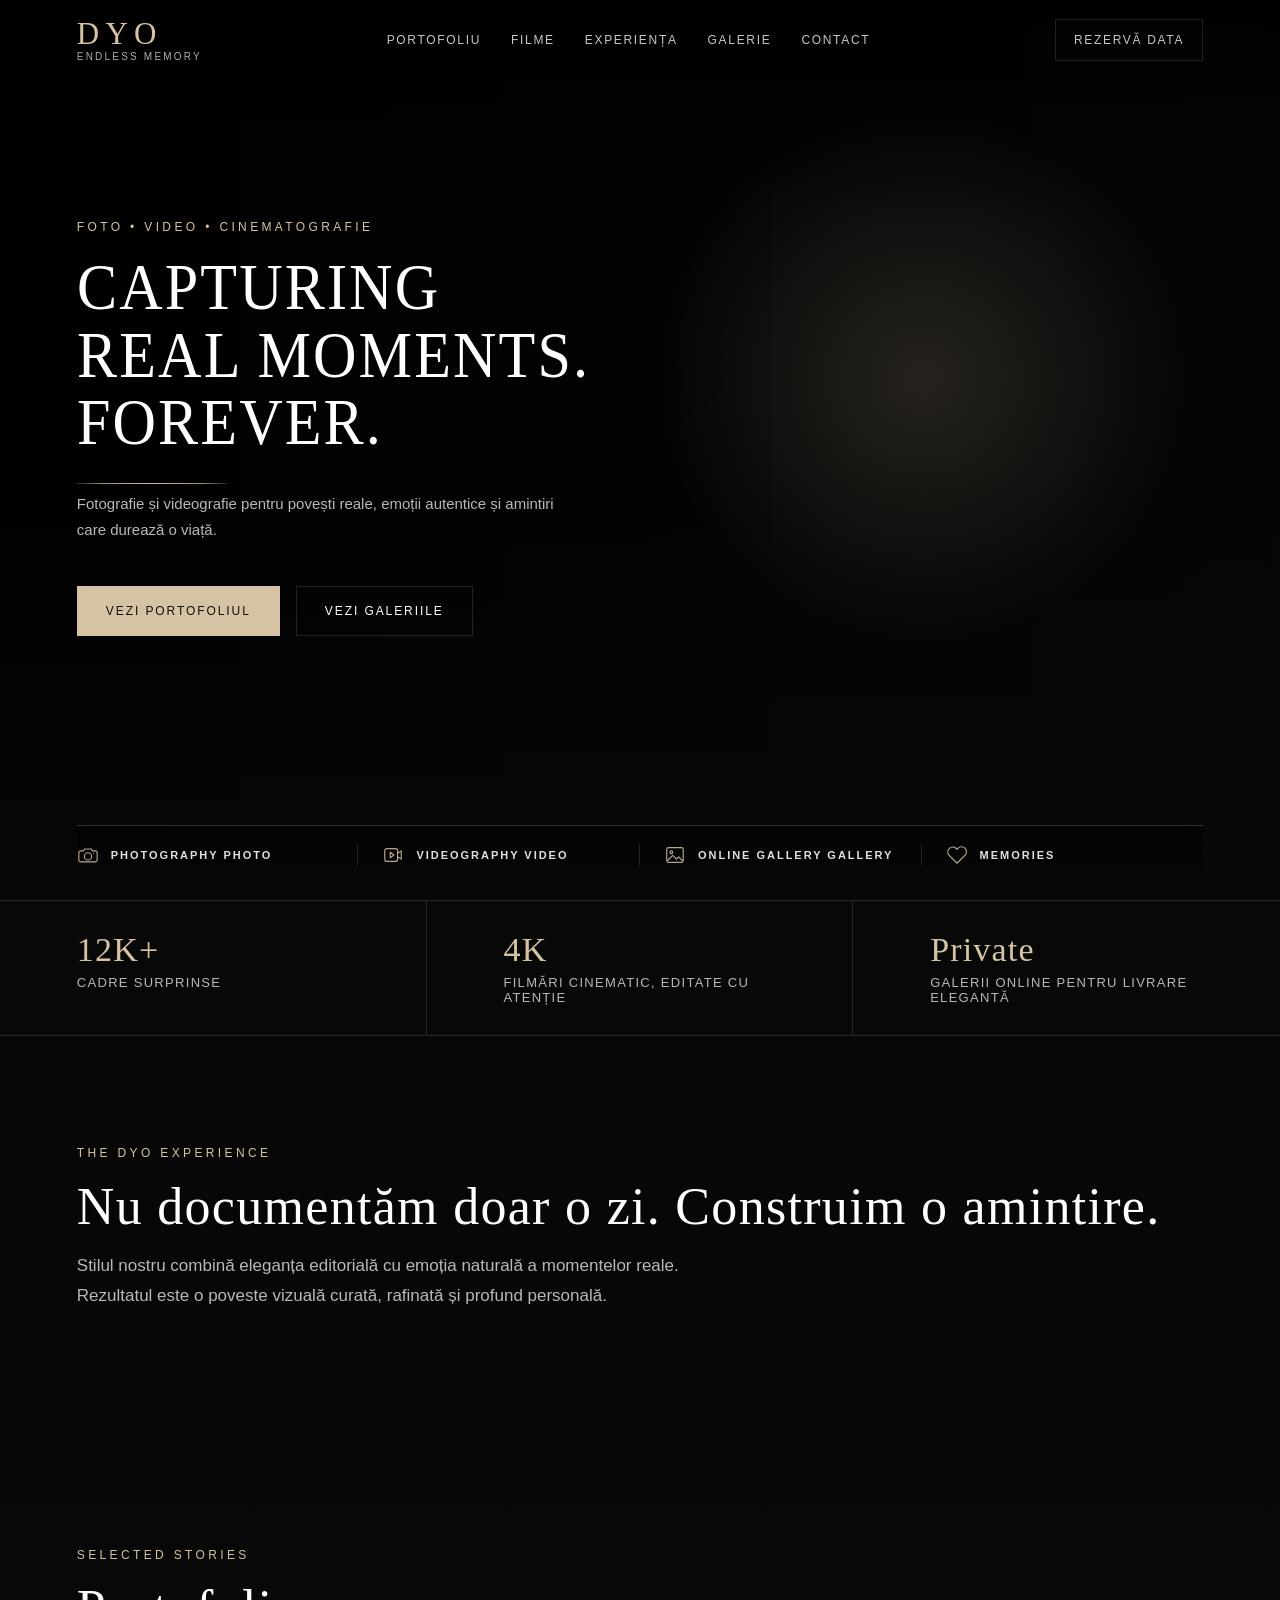
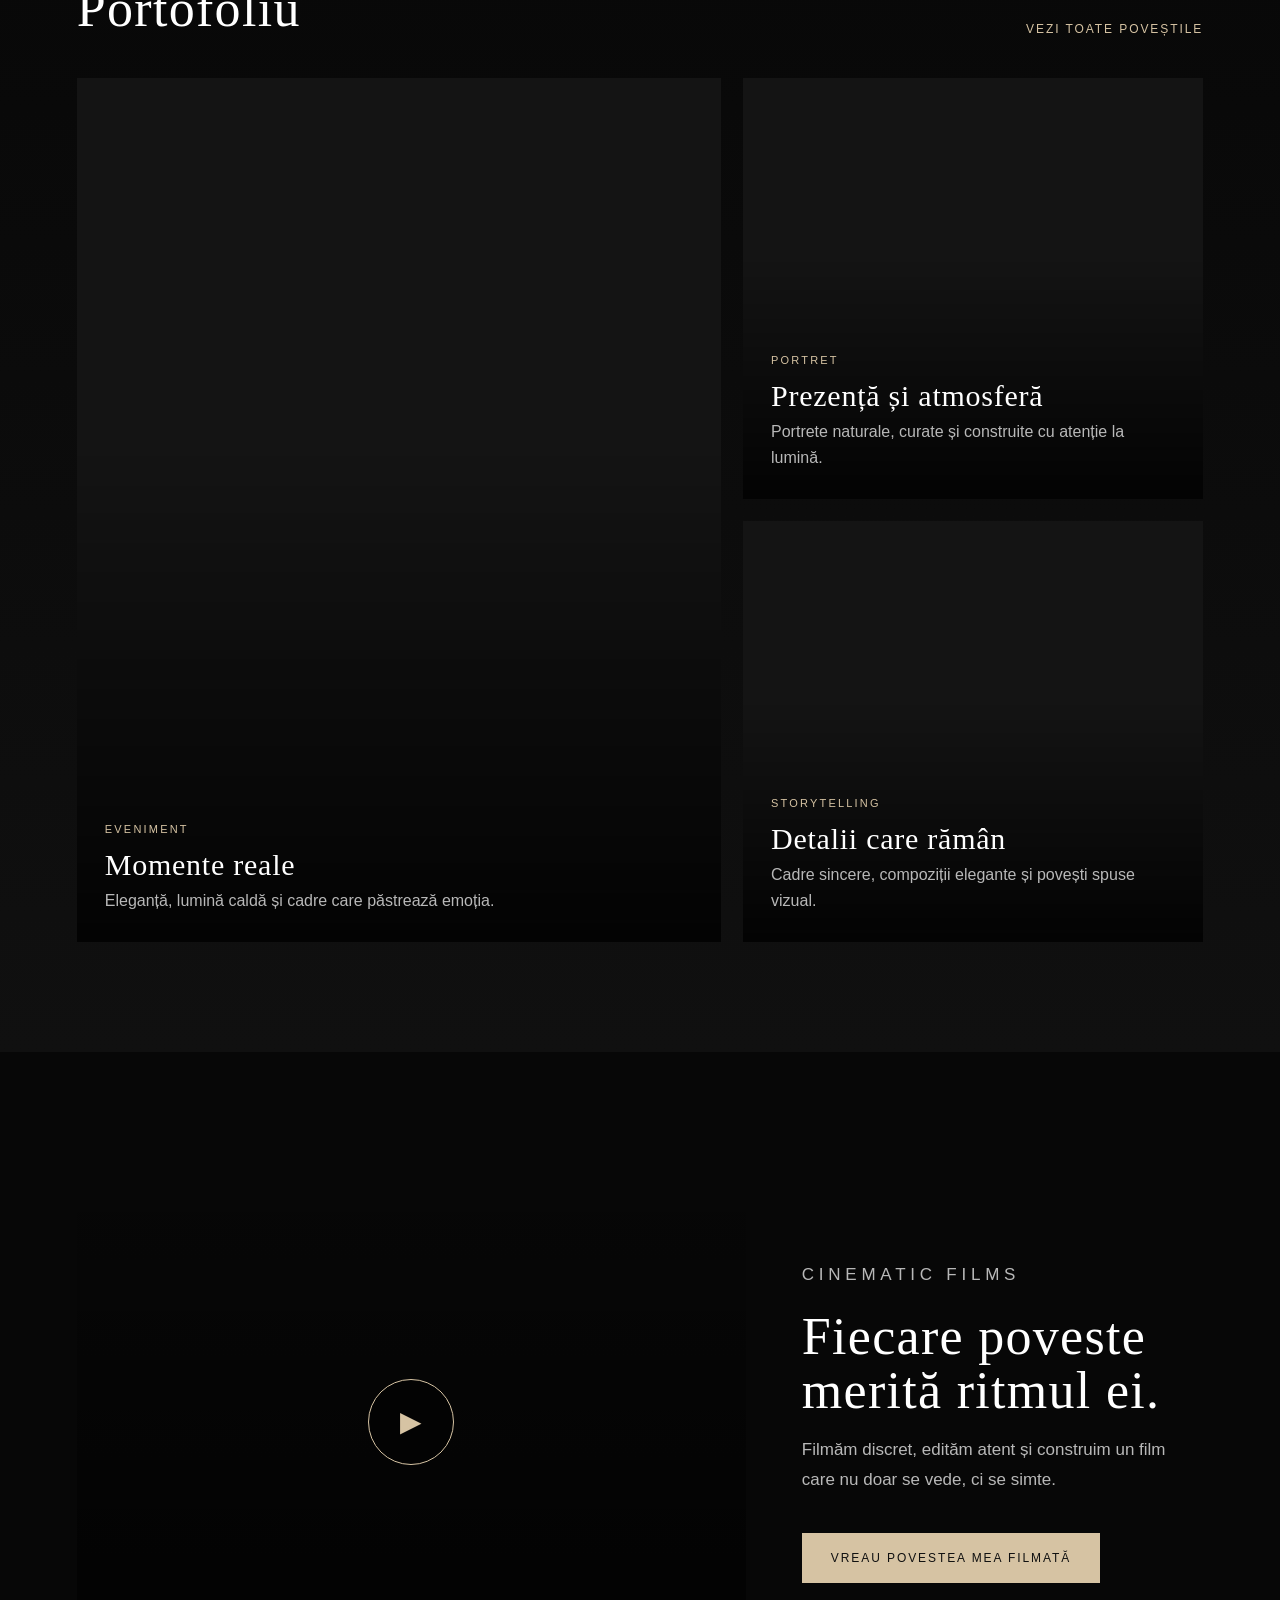
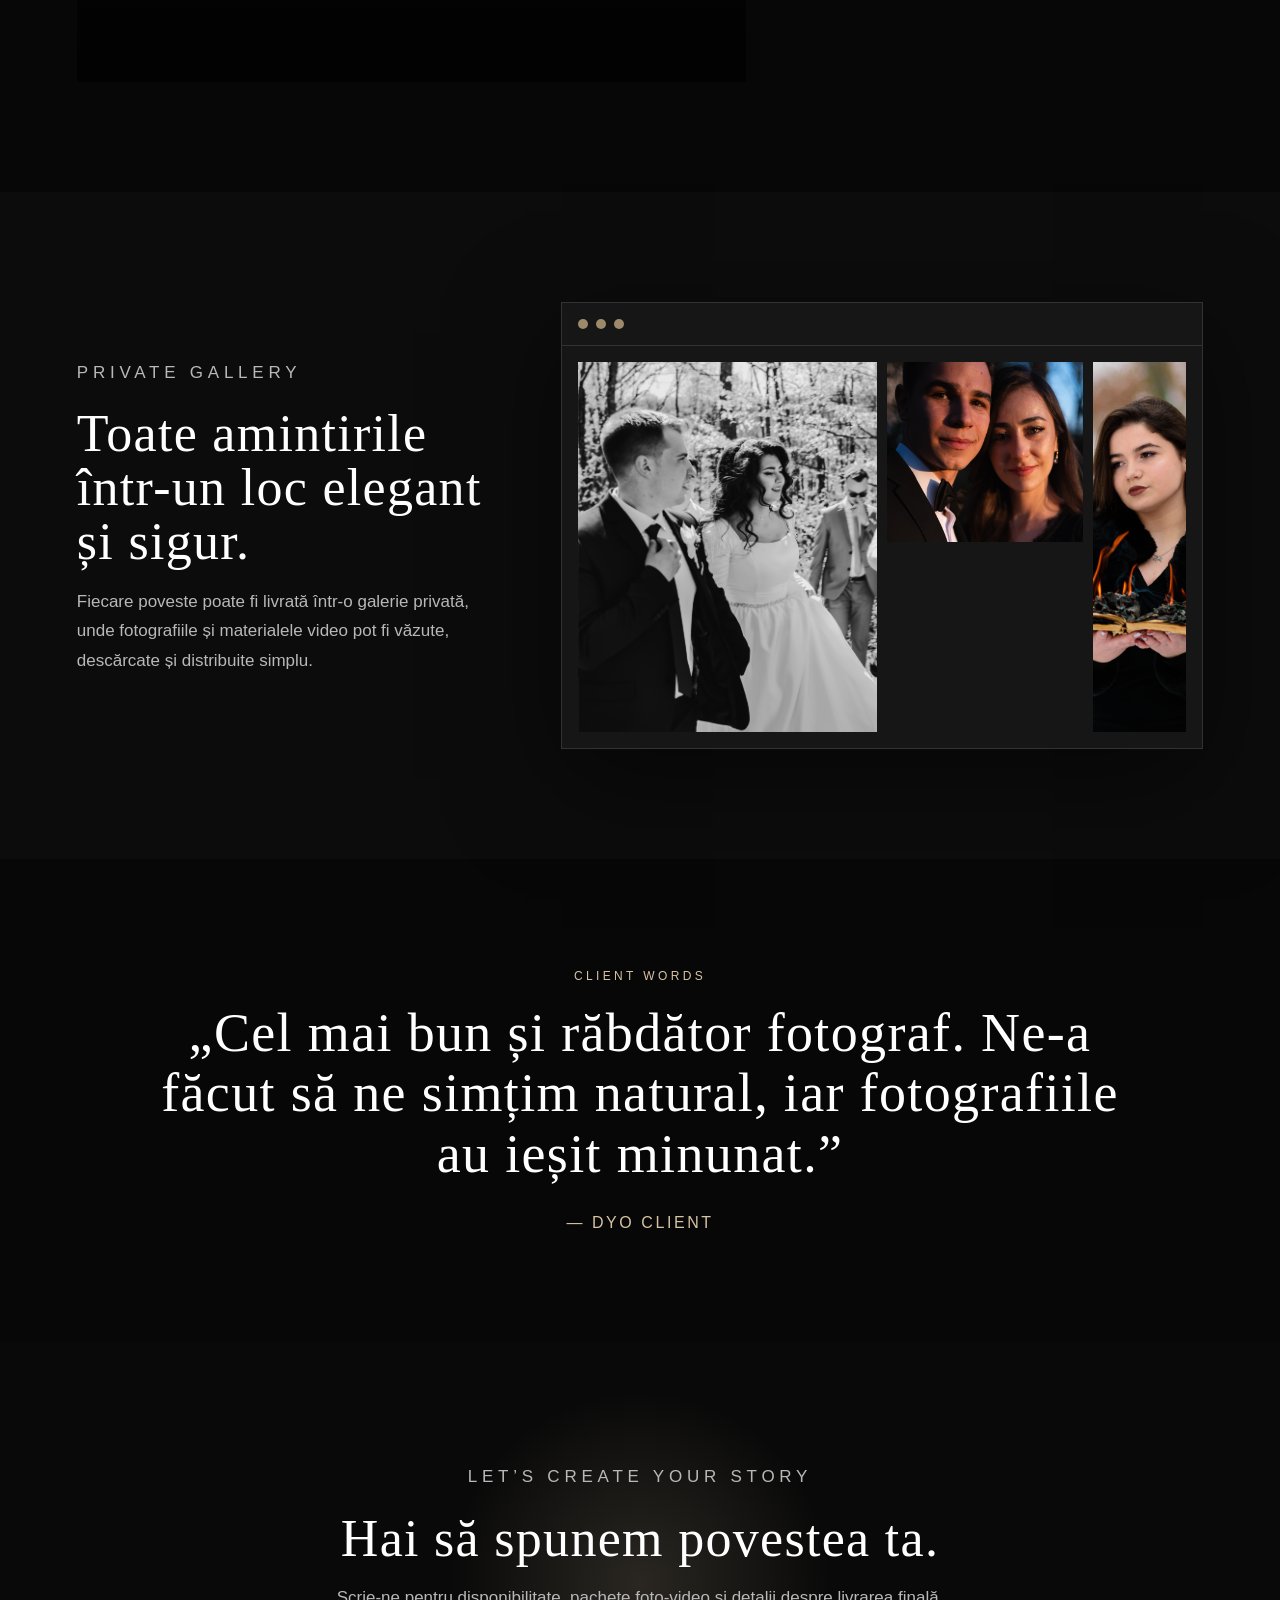
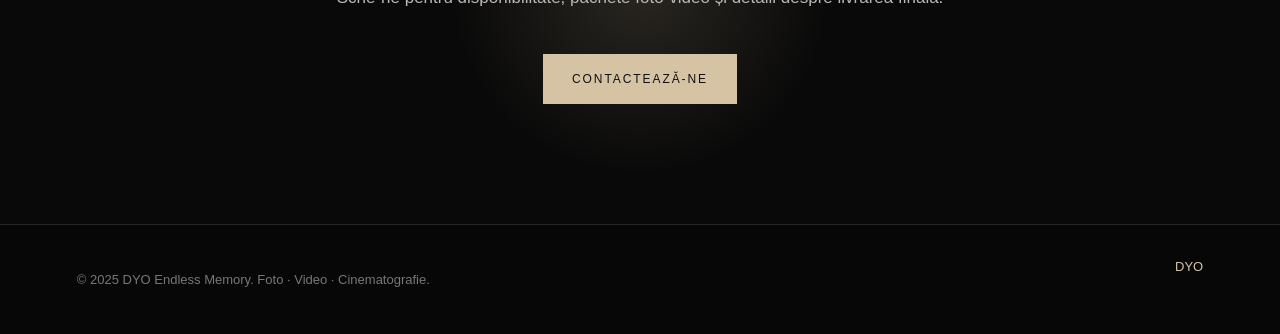
==== index.html @ 712b6d7d "Update index.html" ====
<!DOCTYPE html>
<html lang="ro">
<head>
  <meta charset="UTF-8" />
  <meta name="viewport" content="width=device-width, initial-scale=1.0" />

  <title>DYO | Foto Video Cinematografie</title>
  <meta name="description" content="Fotografie și videografie pentru povești autentice, elegante și memorabile." />
  
  <link rel="stylesheet" href="assets/css/style.css" />
</head>

<body>
  <header class="site-header">
    <a href="index.html" class="logo">
      <span>DYO</span>
      <small>Endless Memory</small>
    </a>

<nav class="main-nav">
  <a href="portfolio.html">Portofoliu</a>
  <a href="films.html">Filme</a>
  <a href="experience.html">Experiența</a>
  <a href="private-gallery.html">Galerie</a>
  <a href="contact.html">Contact</a>
</nav>

<a href="contact.html" class="header-cta">Rezervă data</a>

<details class="mobile-menu">
  <summary>Menu</summary>
  <nav>
    <a href="portfolio.html">Portofoliu</a>
    <a href="films.html">Filme</a>
    <a href="experience.html">Experiența</a>
    <a href="private-gallery.html">Galerie</a>
    <a href="contact.html">Contact</a>
  </nav>
</details>

  </header>

  <main>
    <section class="hero">
      <div class="hero-media"></div>
      <div class="hero-shade"></div>

      <div class="hero-content">
        <p class="eyebrow">Foto • Video • Cinematografie</p>

        <h1>Capturing<br>
          Real moments.<br>
        Forever.</h1>

        <p class="hero-text">
          Fotografie și videografie pentru povești reale, emoții autentice și amintiri care durează o viață.
        </p>

        <div class="hero-actions">
          <a href="#portfolio" class="btn btn-primary">Vezi portofoliul</a>
          <a href="#gallery" class="btn btn-secondary">Vezi galeriile</a>
        </div>
      </div>

      

            <div class="hero-services" aria-label="Servicii DYO">
        <div class="hero-service">
          <span class="hero-service-icon" aria-hidden="true">
            <svg viewBox="0 0 24 24">
              <path d="M4 7.5h3l1.4-2h7.2l1.4 2h3A2 2 0 0 1 22 9.5v8A2 2 0 0 1 20 19.5H4A2 2 0 0 1 2 17.5v-8A2 2 0 0 1 4 7.5Z"/>
              <circle cx="12" cy="13.5" r="4"/>
              <path d="M18.2 10.2h.01"/>
            </svg>
          </span>
          <div>
            <h3>
  <span class="label-desktop">Photography</span>
  <span class="label-mobile">Photo</span>
</h3>
            <p>Imagini naturale, autentice, pline de emoție.</p>
          </div>
        </div>

        <div class="hero-service">
          <span class="hero-service-icon" aria-hidden="true">
            <svg viewBox="0 0 24 24">
              <path d="M3 7.5A2.5 2.5 0 0 1 5.5 5h9A2.5 2.5 0 0 1 17 7.5v9A2.5 2.5 0 0 1 14.5 19h-9A2.5 2.5 0 0 1 3 16.5v-9Z"/>
              <path d="m17 10 4-2.5v9L17 14"/>
              <path d="m9 9 4 3-4 3V9Z"/>
            </svg>
          </span>
          <div>
            <h3>
  <span class="label-desktop">Videography</span>
  <span class="label-mobile">Video</span>
</h3>
            <p>Filme cinematice care spun povestea voastră.</p>
          </div>
        </div>

        <div class="hero-service">
          <span class="hero-service-icon" aria-hidden="true">
            <svg viewBox="0 0 24 24">
              <rect x="3" y="4" width="18" height="16" rx="2"/>
              <circle cx="8" cy="9" r="1.5"/>
              <path d="m4 18 5.5-5.5 4 4L16 14l4 4"/>
            </svg>
          </span>
          <div>
            <h3>
  <span class="label-desktop">Online gallery</span>
  <span class="label-mobile">Gallery</span>
</h3>
            <p>Galerie privată online pentru voi și invitații voștri.</p>
          </div>
        </div>

        <div class="hero-service">
          <span class="hero-service-icon" aria-hidden="true">
            <svg viewBox="0 0 24 24">
              <path d="M20.8 4.6a5.4 5.4 0 0 0-7.6 0L12 5.8l-1.2-1.2a5.4 5.4 0 0 0-7.6 7.6L12 21l8.8-8.8a5.4 5.4 0 0 0 0-7.6Z"/>
            </svg>
          </span>
          <div>
            <h3>Memories</h3>
            <p>Amintiri pe care le veți prețui pentru totdeauna.</p>
          </div>
        </div>
      </div>
    </section>

   <section class="stats stats-editorial">
  <div>
    <strong>12K+</strong>
    <span>cadre surprinse</span>
  </div>
  <div>
    <strong>4K</strong>
    <span>filmări cinematic, editate cu atenție</span>
  </div>
  <div>
    <strong>Private</strong>
    <span>galerii online pentru livrare elegantă</span>
  </div>
</section>

    <section class="section intro" id="experience">
      <p class="eyebrow">The DYO Experience</p>
      <h2>Nu documentăm doar o zi. Construim o amintire.</h2>
      <p>
        Stilul nostru combină eleganța editorială cu emoția naturală a momentelor reale.
        Rezultatul este o poveste vizuală curată, rafinată și profund personală.
      </p>
    </section>

    <section class="section portfolio" id="portfolio">
      <div class="section-heading">
        <div>
          <p class="eyebrow">Selected stories</p>
          <h2>Portofoliu</h2>
        </div>
        <a href="#contact">Vezi toate poveștile</a>
      </div>

      <div class="portfolio-grid">
        <article class="portfolio-card card-large">
          <div class="card-image card-image-1"></div>
          <div class="card-info">
            <span>Eveniment</span>
<h3>Momente reale</h3>
<p>Eleganță, lumină caldă și cadre care păstrează emoția.</p>
          </div>
        </article>

        <article class="portfolio-card">
          <div class="card-image card-image-2"></div>
          <div class="card-info">
            <span>Portret</span>
<h3>Prezență și atmosferă</h3>
<p>Portrete naturale, curate și construite cu atenție la lumină.</p>
          </div>
        </article>

        <article class="portfolio-card">
          <div class="card-image card-image-3"></div>
          <div class="card-info">
            <span>Storytelling</span>
<h3>Detalii care rămân</h3>
<p>Cadre sincere, compoziții elegante și povești spuse vizual.</p>
          </div>
        </article>
      </div>
    </section>

    <section class="section film-feature" id="films">
      <div class="film-box">
        <div class="play-button">▶</div>
      </div>

      <div class="film-content">
        <p class="eyebrow">Cinematic films</p>
        <h2>Fiecare poveste merită ritmul ei.</h2>
        <p>
          Filmăm discret, edităm atent și construim un film care nu doar se vede, ci se simte.
        </p>
        <a href="#contact" class="btn btn-primary">Vreau povestea mea filmată</a>
      </div>
    </section>

    <section class="section gallery-section" id="gallery">
      <div class="gallery-content">
        <p class="eyebrow">Private gallery</p>
        <h2>Toate amintirile într-un loc elegant și sigur.</h2>
        <p>
  Fiecare poveste poate fi livrată într-o galerie privată, unde fotografiile și materialele video
  pot fi văzute, descărcate și distribuite simplu.
</p>
      </div>

      <div class="gallery-preview">
        <div class="browser-bar">
          <span></span>
          <span></span>
          <span></span>
        </div>
        <div class="gallery-mockup">
          <div></div>
          <div></div>
          <div></div>
          <div></div>
        </div>
      </div>
    </section>

    <section class="section testimonials">
      <p class="eyebrow">Client words</p>
     <blockquote>
  „Cel mai bun și răbdător fotograf. Ne-a făcut să ne simțim natural, iar fotografiile au ieșit minunat.”
</blockquote>
<span>— DYO Client</span>
    </section>

    <section class="final-cta" id="contact">
      <p class="eyebrow">Let’s create your story</p>
     <h2>Hai să spunem povestea ta.</h2>
<p>Scrie-ne pentru disponibilitate, pachete foto-video și detalii despre livrarea finală.</p>
      <a href="mailto:contact@dyo.ro" class="btn btn-primary">Contactează-ne</a>
    </section>
  </main>

  <footer class="site-footer">
    <p>© 2025 DYO Endless Memory. Foto · Video · Cinematografie.</p>
    <a href="https://DYO-EndlessMemory.github.io/DYO/">DYO</a>
  </footer>

  <script src="assets/js/main.js"></script>
  
</body>
</html>
---- assets/css/style.css ----
@font-face {
  font-family: "Agatho Light Caps";
  src: url("../fonts/Agatho_LightCAPS.otf") format("opentype");
  font-weight: 300;
  font-style: normal;
  font-display: swap;
}

:root {
  --black: #070707;
  --dark: #0d0d0d;
  --dark-soft: #141414;
  --gold: #d6c3a3;
  --gold-soft: #bfa77f;
  --white: #ffffff;
  --muted: #b8b8b8;
  --line: rgba(255, 255, 255, 0.12);
  --glass: rgba(255, 255, 255, 0.06);

  --heading: "Agatho Light Caps", "Baskerville Old Face", Baskerville, "Times New Roman", serif;
  --body: Arial, Helvetica, sans-serif;
  --page-x: clamp(24px, 6vw, 96px);
}

* {
  box-sizing: border-box;
}

html {
  scroll-behavior: smooth;
}

body {
  margin: 0;
  background: var(--black);
  color: var(--white);
  font-family: var(--body);
}

a {
  color: inherit;
  text-decoration: none;
}

/* Header */

.site-header {
  position: fixed;
  inset: 0 0 auto 0;
  z-index: 50;

  min-height: 76px;
  padding: 18px var(--page-x);

  display: flex;
  align-items: center;
  justify-content: space-between;
  gap: 32px;

  background: linear-gradient(
    to bottom,
    rgba(0, 0, 0, 0.58),
    rgba(0, 0, 0, 0.18),
    transparent
  );
  backdrop-filter: blur(6px);
}

.logo {
  display: flex;
  flex-direction: column;
  gap: 2px;
  color: var(--gold);
}

.logo span {
  font-family: var(--heading);
  font-size: 31px;
  line-height: 1;
  font-weight: 300;
  letter-spacing: 0.2em;
}

.logo small {
  color: rgba(255, 255, 255, 0.68);
  font-size: 10px;
  letter-spacing: 0.22em;
  text-transform: uppercase;
}

.main-nav {
  display: flex;
  align-items: center;
  gap: 30px;
}

.main-nav a,
.header-cta {
  color: rgba(255, 255, 255, 0.78);
  font-size: 12px;
  letter-spacing: 0.14em;
  text-transform: uppercase;
  transition: color 0.25s ease;
}

.main-nav a:hover,
.header-cta:hover {
  color: var(--gold);
}

.header-cta {
  border: 1px solid var(--line);
  padding: 13px 18px;
}

/* Mobile navigation */

.mobile-menu {
  display: none;
  position: relative;
}

.mobile-menu summary {
  list-style: none;
  cursor: pointer;
  color: var(--gold);
  border: 1px solid var(--line);
  padding: 11px 16px;
  font-size: 12px;
  letter-spacing: 0.16em;
  text-transform: uppercase;
}

.mobile-menu summary::-webkit-details-marker {
  display: none;
}

.mobile-menu nav {
  position: absolute;
  top: calc(100% + 14px);
  right: 0;

  min-width: 240px;
  padding: 18px;

  display: flex;
  flex-direction: column;
  gap: 14px;

  background: rgba(0, 0, 0, 0.96);
  border: 1px solid var(--line);
  backdrop-filter: blur(16px);
}

.mobile-menu nav a {
  color: rgba(255, 255, 255, 0.82);
  font-size: 12px;
  letter-spacing: 0.14em;
  text-transform: uppercase;
}

/* Shared typography and layout */

.eyebrow {
  margin: 0 0 20px;
  color: var(--gold);
  font-size: 12px;
  letter-spacing: 0.28em;
  text-transform: uppercase;
}

.section {
  padding: 110px var(--page-x);
}

.section-heading {
  display: flex;
  justify-content: space-between;
  align-items: end;
  gap: 32px;
  margin-bottom: 42px;
}

.section-heading h2,
.intro h2,
.film-content h2,
.gallery-content h2,
.contact-info h2,
.final-cta h2 {
  margin: 0;
  font-family: var(--heading);
  font-size: clamp(34px, 4.2vw, 52px);
  line-height: 1.04;
  font-weight: 300;
  letter-spacing: 0.025em;
}

.section-heading a {
  color: var(--gold);
  font-size: 12px;
  letter-spacing: 0.16em;
  text-transform: uppercase;
}

.intro p:last-child,
.film-content p,
.gallery-content p,
.contact-info p:not(.eyebrow),
.final-cta p {
  max-width: 660px;
  color: var(--muted);
  font-size: 17px;
  line-height: 1.75;
}

.btn {
  display: inline-flex;
  align-items: center;
  justify-content: center;

  min-height: 50px;
  padding: 0 28px;

  border: 1px solid var(--line);
  font-size: 12px;
  letter-spacing: 0.16em;
  text-transform: uppercase;

  transition: all 0.25s ease;
}

.btn-primary {
  background: var(--gold);
  border-color: var(--gold);
  color: #101010;
}

.btn-primary:hover {
  background: var(--white);
  border-color: var(--white);
}

.btn-secondary:hover {
  color: var(--gold);
  border-color: var(--gold);
}

/* Homepage hero */

.hero {
  position: relative;
  min-height: 100vh;
  overflow: hidden;

  display: flex;
  align-items: flex-start;

  padding: 220px var(--page-x) 180px;
}

.hero-media {
  position: absolute;
  inset: 0;

  background:
    linear-gradient(to right, rgba(0, 0, 0, 0.92), rgba(0, 0, 0, 0.22)),
    url("../images/hero/hero-01.jpg");
  background-size: cover;
  background-position: center;
  transform: scale(1.02);
}

.hero-shade {
  position: absolute;
  inset: 0;
  background:
    linear-gradient(to bottom, rgba(0, 0, 0, 0.58), transparent 24%),
    radial-gradient(circle at 72% 42%, rgba(214, 195, 163, 0.16), transparent 25%),
    linear-gradient(to top, var(--black), transparent 45%);
}

.hero-content {
  position: relative;
  z-index: 2;
  max-width: 780px;
  animation: fadeUp 1s ease forwards;
}

.hero h1 {
  margin: 0;
  max-width: 720px;
  font-family: var(--heading);
  font-size: clamp(42px, 4.7vw, 66px);
  line-height: 1.04;
  font-weight: 300;
  letter-spacing: 0.035em;
  text-transform: uppercase;
  white-space: nowrap;

  transform: scaleY(1.08);
  transform-origin: left top;
}

.hero h1::after {
  content: "";
  display: block;
  width: 150px;
  height: 1.5px;
  margin: 24px 0;
  border-radius: 999px;
  background: linear-gradient(
    to right,
    rgba(214, 195, 163, 0.18) 0%,
    rgba(214, 195, 163, 0.72) 16%,
    rgba(214, 195, 163, 0.95) 50%,
    rgba(214, 195, 163, 0.72) 84%,
    rgba(214, 195, 163, 0.18) 100%
  );
}

.hero-text {
  max-width: 500px;
  margin: 0;
  color: var(--muted);
  font-size: 15px;
  line-height: 1.75;
}

.hero-actions {
  display: flex;
  gap: 16px;
  margin-top: 42px;
}

.hero-card {
  position: absolute;
  right: var(--page-x);
  bottom: 54px;
  z-index: 3;

  width: 280px;
  padding: 22px;

  background: rgba(10, 10, 10, 0.58);
  border: 1px solid var(--line);
  backdrop-filter: blur(16px);
}

.hero-card span,
.portfolio-card span {
  color: var(--gold);
  font-size: 11px;
  letter-spacing: 0.2em;
  text-transform: uppercase;
}

.hero-card strong {
  display: block;
  margin-top: 10px;
  font-family: var(--heading);
  font-size: 24px;
  font-weight: 300;
  letter-spacing: 0.025em;
}

.hero-card p {
  margin: 8px 0 0;
  color: var(--muted);
}

/* Stats */

.stats {
  display: grid;
  grid-template-columns: repeat(3, 1fr);
  border-top: 1px solid var(--line);
  border-bottom: 1px solid var(--line);
  background: #080808;
}

.stats div {
  position: relative;
  overflow: hidden;
  padding: 30px var(--page-x);
  border-right: 1px solid var(--line);
  transition: background 0.3s ease;
}

.stats div:last-child {
  border-right: 0;
}

.stats div::after {
  content: "";
  position: absolute;
  inset: auto 0 0 0;
  height: 1px;
  background: linear-gradient(to right, transparent, var(--gold), transparent);
  opacity: 0;
  transition: opacity 0.3s ease;
}

.stats div:hover {
  background: rgba(255, 255, 255, 0.025);
}

.stats div:hover::after {
  opacity: 1;
}

.stats strong {
  display: block;
  color: var(--gold);
  font-family: var(--heading);
  font-size: 34px;
  font-weight: 300;
  letter-spacing: 0.035em;
}

.stats span {
  display: block;
  margin-top: 6px;
  color: var(--muted);
  font-size: 13px;
  letter-spacing: 0.1em;
  text-transform: uppercase;
}

/* Internal page hero */

.page-hero {
  min-height: auto;
  padding: 96px var(--page-x) 48px;

  display: flex;
  flex-direction: column;
  justify-content: flex-start;

  background:
    radial-gradient(circle at 72% 40%, rgba(214, 195, 163, 0.14), transparent 28%),
    linear-gradient(to top, var(--black), rgba(0, 0, 0, 0.3)),
    #0b0b0b;
}

.page-hero .eyebrow {
  margin-bottom: 10px;
}

.page-hero h1 {
  margin: 0;
  max-width: 760px;
  font-family: var(--heading);
  font-size: clamp(40px, 5.2vw, 68px);
  line-height: 1;
  font-weight: 300;
  letter-spacing: 0.03em;
}

.page-hero p:not(.eyebrow) {
  max-width: 680px;
  margin: 24px 0 0;
  color: var(--muted);
  font-size: 18px;
  line-height: 1.75;
}

/* Portfolio cards */

.portfolio {
  background: linear-gradient(to bottom, #070707, #101010);
}

.portfolio-grid {
  display: grid;
  grid-template-columns: 1.4fr 1fr;
  gap: 22px;
}

.portfolio-card {
  position: relative;
  min-height: 420px;
  overflow: hidden;
  background: var(--dark-soft);
}

.card-large {
  grid-row: span 2;
  min-height: 864px;
}

.card-image {
  position: absolute;
  inset: 0;
  background-size: cover;
  background-position: center;
  transition: transform 0.7s ease;
}

.card-image-1 {
  background-image:
    linear-gradient(to top, rgba(0, 0, 0, 0.86), transparent 58%),
    url("../images/portfolio/portfolio-01.jpg");
}

.card-image-2 {
  background-image:
    linear-gradient(to top, rgba(0, 0, 0, 0.86), transparent 58%),
    url("../images/portfolio/portfolio-02.jpg");
}

.card-image-3 {
  background-image:
    linear-gradient(to top, rgba(0, 0, 0, 0.86), transparent 58%),
    url("../images/portfolio/portfolio-03.jpg");
}

.portfolio-card:hover .card-image {
  transform: scale(1.06);
}

.card-info {
  position: absolute;
  left: 28px;
  right: 28px;
  bottom: 28px;
  z-index: 2;
}

.card-info h3 {
  margin: 12px 0 8px;
  font-family: var(--heading);
  font-size: clamp(24px, 2.4vw, 30px);
  line-height: 1.05;
  font-weight: 300;
  letter-spacing: 0.025em;
}

.card-info p {
  margin: 0;
  color: var(--muted);
  line-height: 1.6;
}

.portfolio-note {
  max-width: 760px;
  margin-top: 42px;
  padding-top: 28px;
  border-top: 1px solid var(--line);
}

.portfolio-note p {
  margin: 0;
  color: var(--muted);
  font-size: 16px;
  line-height: 1.75;
}

/* Portfolio carousel */

.portfolio-carousel-section {
  padding: 0 0 110px;
  background: #070707;
}

.portfolio-carousel {
  position: relative;
  width: 100%;
  min-height: 100vh;
  overflow: hidden;
  background: #090909;
}

.portfolio-slide {
  position: absolute;
  inset: 0;
  opacity: 0;
  pointer-events: none;
  transition: opacity 0.8s ease;
}

.portfolio-slide.is-active {
  opacity: 1;
  pointer-events: auto;
}

.portfolio-slide-image {
  position: absolute;
  inset: 0;
  background-size: cover;
  background-position: center;
  transform: scale(1.04);
  transition: transform 1.6s ease;
}

.portfolio-slide.is-active .portfolio-slide-image {
  transform: scale(1);
}

.portfolio-slide::after {
  content: "";
  position: absolute;
  inset: 0;
  background:
    linear-gradient(to right, rgba(0, 0, 0, 0.92), rgba(0, 0, 0, 0.25)),
    linear-gradient(to top, rgba(0, 0, 0, 0.82), transparent 45%);
}

.slide-image-1 {
  background-image: url("../images/hero/hero-01.jpg");
}

.slide-image-2 {
  background-image: url("../images/portfolio/portfolio-03.jpg");
}

.slide-image-3 {
  background-image: url("../images/galleries/rus-a-viii-a.jpg");
}

.slide-image-4 {
  background-image: url("../images/gallery/gallery-06.jpg");
}

.portfolio-slide-content {
  position: relative;
  z-index: 2;
  max-width: 720px;
  min-height: 100vh;
  padding: 120px var(--page-x) 96px;

  display: flex;
  flex-direction: column;
  justify-content: center;
}

.portfolio-slide-content h2 {
  margin: 0;
  font-family: var(--heading);
  font-size: clamp(40px, 5vw, 68px);
  line-height: 0.98;
  font-weight: 300;
  letter-spacing: 0.035em;
  text-transform: uppercase;
}

.portfolio-slide-content p:not(.eyebrow) {
  max-width: 560px;
  margin: 28px 0 0;
  color: var(--muted);
  font-size: 18px;
  line-height: 1.75;
}

.portfolio-slide-content .btn {
  width: fit-content;
  margin-top: 34px;
}

.carousel-arrow {
  position: absolute;
  top: 50%;
  z-index: 4;
  transform: translateY(-50%);

  width: 54px;
  height: 54px;

  border: 1px solid var(--line);
  border-radius: 999px;
  background: rgba(0, 0, 0, 0.46);
  color: var(--gold);

  font-size: 42px;
  line-height: 1;
  cursor: pointer;
  backdrop-filter: blur(12px);

  transition: border-color 0.25s ease, background 0.25s ease;
}

.carousel-arrow:hover {
  border-color: var(--gold);
  background: rgba(0, 0, 0, 0.72);
}

.carousel-prev {
  left: clamp(18px, 3vw, 42px);
}

.carousel-next {
  right: clamp(18px, 3vw, 42px);
}

.carousel-dots {
  position: absolute;
  left: var(--page-x);
  bottom: 46px;
  z-index: 4;
  display: flex;
  gap: 12px;
}

.carousel-dots button {
  width: 34px;
  height: 3px;
  padding: 0;
  border: 0;
  background: rgba(255, 255, 255, 0.28);
  cursor: pointer;
}

.carousel-dots button.is-active {
  background: var(--gold);
}

/* Portfolio mosaic gallery */

.portfolio-mosaic-section {
  background: #0c0c0c;
}

.portfolio-mosaic {
  display: grid;
  grid-template-columns: repeat(6, 1fr);
  grid-auto-rows: 150px;
  grid-auto-flow: dense;
  gap: 14px;
}

.mosaic-item {
  min-height: 150px;
  background-size: cover;
  background-position: center;
  overflow: hidden;
  filter: saturate(0.95);
}

.mosaic-landscape {
  grid-column: span 3;
  grid-row: span 2;
}

.mosaic-portrait {
  grid-column: span 2;
  grid-row: span 3;
}

.mosaic-square {
  grid-column: span 2;
  grid-row: span 2;
}

/* Film section */

.film-feature {
  display: grid;
  grid-template-columns: 1.25fr 0.75fr;
  align-items: center;
  gap: 56px;
}

.film-box {
  position: relative;
  min-height: 520px;
  background:
    linear-gradient(to top, rgba(0, 0, 0, 0.75), transparent),
    url("../images/portfolio/portfolio-04.jpg");
  background-size: cover;
  background-position: center;
}

.play-button {
  position: absolute;
  inset: 50% auto auto 50%;
  transform: translate(-50%, -50%);

  width: 86px;
  height: 86px;

  border: 1px solid var(--gold);
  border-radius: 999px;

  display: grid;
  place-items: center;

  color: var(--gold);
  font-size: 28px;
  background: rgba(0, 0, 0, 0.36);
}

.film-content .btn {
  margin-top: 22px;
}

/* Gallery preview */

.gallery-section {
  display: grid;
  grid-template-columns: 0.8fr 1.2fr;
  align-items: center;
  gap: 56px;
  background: #0c0c0c;
}

.gallery-preview {
  overflow: hidden;
  border: 1px solid var(--line);
  background: rgba(255, 255, 255, 0.04);
  box-shadow: 0 30px 100px rgba(0, 0, 0, 0.5);
}

.browser-bar {
  display: flex;
  gap: 8px;
  padding: 16px;
  border-bottom: 1px solid var(--line);
}

.browser-bar span {
  width: 10px;
  height: 10px;
  border-radius: 999px;
  background: var(--gold-soft);
  opacity: 0.8;
}

.gallery-mockup {
  display: grid;
  grid-template-columns: repeat(6, 1fr);
  grid-auto-rows: 180px;
  gap: 10px;

  padding: 16px;
  min-height: auto;
}

.gallery-mockup div {
  background-size: cover;
  background-position: center;
}

.gallery-mockup div:nth-child(1) {
  grid-column: span 3;
  grid-row: span 2;
  background-image: url("../images/gallery/gallery-01.jpg");
}

.gallery-mockup div:nth-child(2) {
  grid-column: span 2;
  grid-row: span 1;
  background-image: url("../images/gallery/gallery-02.jpg");
  background-position: center 35%;
}

.gallery-mockup div:nth-child(3) {
  grid-column: span 1;
  grid-row: span 2;
  background-image: url("../images/gallery/gallery-03.jpg");
  background-position: center 25%;
}

.gallery-mockup div:nth-child(4) {
  grid-column: span 2;
  grid-row: span 1;
  background-image: url("../images/gallery/gallery-04.jpg");
  background-position: center 40%;
}

/* Client galleries page */

.client-galleries-section {
  background: linear-gradient(to bottom, #070707, #101010);
}

.client-gallery-grid {
  display: grid;
  grid-template-columns: repeat(3, 1fr);
  gap: 22px;
}

.client-gallery-card {
  position: relative;
  min-height: 460px;
  overflow: hidden;
  display: block;

  border: 1px solid var(--line);
  background: var(--dark-soft);
}

.client-gallery-image {
  position: absolute;
  inset: 0;
  display: block;

  background-size: cover;
  background-position: center;
  background-repeat: no-repeat;

  transition: transform 0.7s ease, filter 0.25s ease;
}

.client-gallery-card::after {
  content: "";
  position: absolute;
  inset: 0;
  z-index: 1;
  pointer-events: none;

  background:
    linear-gradient(to top, rgba(0, 0, 0, 0.88), transparent 62%),
    linear-gradient(to right, rgba(0, 0, 0, 0.32), transparent);
}

.client-gallery-card:hover .client-gallery-image {
  transform: scale(1.06);
}

.gallery-cover-1 {
  background-image: url("../images/galleries/vlad-denisa.jpg");
}

.gallery-cover-2 {
  background-image: url("../images/galleries/david-esra.jpg");
}

.gallery-cover-3 {
  background-image: url("../images/galleries/rus-a-viii-a.jpg");
}

.gallery-cover-4 {
  background-image: url("../images/galleries/babeni-a-viii-a.jpg");
}

.gallery-cover-5 {
  background-image: url("../images/galleries/letca-a-viii-a.jpg");
}

.client-gallery-info {
  position: absolute;
  left: 28px;
  right: 28px;
  bottom: 28px;
  z-index: 2;
}

.client-gallery-info h3 {
  margin: 12px 0 8px;
  font-family: var(--heading);
  font-size: clamp(26px, 2.6vw, 36px);
  line-height: 1;
  font-weight: 300;
  letter-spacing: 0.025em;
}

.client-gallery-info p {
  margin: 0;
  color: var(--muted);
  line-height: 1.6;
}

.client-gallery-card.is-disabled {
  cursor: default;
}

.client-gallery-card.is-disabled::before {
  content: "În curând";
  position: absolute;
  top: 22px;
  right: 22px;
  z-index: 3;

  padding: 8px 12px;

  border: 1px solid var(--line);
  background: rgba(0, 0, 0, 0.62);
  color: var(--gold);

  font-size: 11px;
  letter-spacing: 0.16em;
  text-transform: uppercase;
}

.client-gallery-card.is-disabled:hover .client-gallery-image {
  transform: none;
  filter: grayscale(0.25) brightness(0.78);
}

.upcoming-galleries-section {
  background: #0c0c0c;
}

.upcoming-gallery-list {
  display: grid;
  grid-template-columns: repeat(4, 1fr);
  gap: 18px;
}

.upcoming-gallery-card {
  min-height: 220px;
  padding: 28px;

  border: 1px solid var(--line);
  background:
    radial-gradient(circle at top right, rgba(214, 195, 163, 0.10), transparent 34%),
    rgba(255, 255, 255, 0.035);
}

.upcoming-gallery-card h3 {
  margin: 28px 0 12px;
  font-family: var(--heading);
  font-size: 32px;
  font-weight: 300;
  letter-spacing: 0.025em;
}

.upcoming-gallery-card p {
  margin: 0;
  color: var(--muted);
  line-height: 1.6;
}

/* Process cards */

.process-section {
  background: linear-gradient(to bottom, #070707, #101010);
}

.process-grid {
  display: grid;
  grid-template-columns: repeat(4, 1fr);
  gap: 18px;
}

.process-card {
  min-height: 320px;
  padding: 30px;

  border: 1px solid var(--line);
  background:
    radial-gradient(circle at top right, rgba(214, 195, 163, 0.10), transparent 34%),
    rgba(255, 255, 255, 0.035);
}

.process-card span {
  display: block;
  margin-bottom: 42px;
  color: var(--gold);
  font-family: var(--heading);
  font-size: 42px;
  line-height: 1;
  font-weight: 300;
}

.process-card h3 {
  margin: 0 0 14px;
  font-family: var(--heading);
  font-size: 30px;
  font-weight: 300;
  letter-spacing: 0.025em;
}

.process-card p {
  margin: 0;
  color: var(--muted);
  font-size: 15px;
  line-height: 1.7;
}

/* Contact */

.contact-section {
  display: grid;
  grid-template-columns: 0.85fr 1.15fr;
  gap: 70px;
  align-items: start;
  background: linear-gradient(to bottom, #070707, #101010);
}

.contact-info p:not(.eyebrow) {
  margin: 26px 0 0;
}

.contact-list {
  display: flex;
  flex-direction: column;
  gap: 14px;
  margin-top: 36px;
}

.contact-list a,
.contact-list span {
  color: var(--gold);
  font-size: 14px;
  letter-spacing: 0.12em;
  text-transform: uppercase;
}

.contact-form {
  padding: 34px;

  border: 1px solid var(--line);
  background:
    radial-gradient(circle at top right, rgba(214, 195, 163, 0.10), transparent 34%),
    rgba(255, 255, 255, 0.035);
}

.contact-form label {
  display: block;
  margin-bottom: 22px;

  color: var(--gold);
  font-size: 12px;
  letter-spacing: 0.16em;
  text-transform: uppercase;
}

.contact-form input,
.contact-form textarea {
  width: 100%;
  margin-top: 10px;
  padding: 15px 16px;

  border: 1px solid var(--line);
  outline: none;

  background: rgba(0, 0, 0, 0.35);
  color: var(--white);

  font-family: var(--body);
  font-size: 15px;
}

.contact-form input::placeholder,
.contact-form textarea::placeholder {
  color: rgba(255, 255, 255, 0.38);
}

.contact-form input:focus,
.contact-form textarea:focus {
  border-color: var(--gold);
}

.contact-form textarea {
  resize: vertical;
}

.contact-form button {
  cursor: pointer;
}

/* Testimonials and CTA */

.testimonials {
  text-align: center;
}

.testimonials blockquote {
  max-width: 980px;
  margin: 0 auto;
  font-family: var(--heading);
  font-size: clamp(30px, 4.4vw, 54px);
  line-height: 1.12;
  font-weight: 300;
  letter-spacing: 0.025em;
}

.testimonials span {
  display: block;
  margin-top: 30px;
  color: var(--gold);
  letter-spacing: 0.16em;
  text-transform: uppercase;
}

.final-cta {
  padding: 120px var(--page-x);
  text-align: center;
  background:
    radial-gradient(circle at center, rgba(214, 195, 163, 0.16), transparent 28%),
    #090909;
}

.final-cta p {
  margin-left: auto;
  margin-right: auto;
}

.final-cta .btn {
  margin-top: 24px;
}

/* Footer */

.site-footer {
  display: flex;
  justify-content: space-between;
  gap: 24px;
  padding: 34px var(--page-x);
  border-top: 1px solid var(--line);
  color: #777;
  font-size: 13px;
}

.site-footer a {
  color: var(--gold);
}

/* Animations */

@keyframes fadeUp {
  from {
    opacity: 0;
    transform: translateY(26px);
  }

  to {
    opacity: 1;
    transform: translateY(0);
  }
}

/* Responsive */

@media (max-width: 1180px) {
  .main-nav,
  .header-cta {
    display: none;
  }

  .mobile-menu {
    display: block;
  }

  .portfolio-grid,
  .film-feature,
  .gallery-section,
  .contact-section {
    grid-template-columns: 1fr;
  }

  .card-large {
    min-height: 520px;
  }

  .process-grid,
  .upcoming-gallery-list {
    grid-template-columns: repeat(2, 1fr);
  }

  .client-gallery-grid {
    grid-template-columns: repeat(2, 1fr);
  }
}

@media (max-width: 980px) {
  .portfolio-mosaic {
    grid-template-columns: repeat(2, 1fr);
    grid-auto-rows: 220px;
  }

  .mosaic-item {
    grid-column: span 1 !important;
    grid-row: span 1 !important;
  }

  .stats {
    grid-template-columns: 1fr;
  }

  .stats div {
    border-right: 0;
    border-bottom: 1px solid var(--line);
  }

  .stats div:last-child {
    border-bottom: 0;
  }
}

@media (max-width: 640px) {
  .site-header {
    min-height: 68px;
    padding-top: 14px;
    padding-bottom: 14px;
  }

  .logo span {
    font-size: 24px;
  }

  .hero {
    align-items: flex-start;
    min-height: 100svh;
    padding-top: 260px;
    padding-bottom: 132px;
  }

  .hero h1 {
    max-width: 100%;
    font-size: clamp(22px, 5.8vw, 27px);
    line-height: 1.08;
    letter-spacing: 0.025em;
    white-space: nowrap;
    transform: scaleY(1.04);
    transform-origin: left top;
  }

  .hero h1::after {
    width: 96px;
    height: 1.5px;
    margin: 18px 0;
  }

  .hero-text {
    max-width: 92%;
    font-size: 13px;
    line-height: 1.65;
  }

  .hero-actions {
    flex-direction: column;
    align-items: flex-start;
    margin-top: 26px;
    gap: 12px;
  }

  .hero-services {
    left: var(--page-x);
    right: var(--page-x);
    bottom: 22px;

    display: grid;
    grid-template-columns: repeat(4, 1fr);
    gap: 0;

    padding-top: 14px;
    border-top: 1px solid rgba(214, 195, 163, 0.22);
  }

  .hero-service {
    display: flex;
    flex-direction: column;
    align-items: center;
    gap: 7px;

    padding: 0 6px;
    border-right: 0;
  }

  .hero-service:first-child,
  .hero-service:last-child {
    padding-left: 6px;
    padding-right: 6px;
  }

  .hero-service-icon {
    width: 20px;
    height: 20px;
  }

  .hero-service h3 {
    font-size: 8px;
    line-height: 1.25;
    letter-spacing: 0.12em;
    text-align: center;
  }

  .hero-service p {
    display: none;
  }

  .hero-card {
    display: none;
  }

  .section {
    padding: 76px var(--page-x);
  }

  .section-heading {
    display: block;
  }

  .section-heading h2,
  .intro h2,
  .film-content h2,
  .gallery-content h2,
  .contact-info h2,
  .final-cta h2 {
    font-size: clamp(30px, 9vw, 38px);
    line-height: 1.06;
  }

  .page-hero {
    padding-top: 92px;
  }

  .page-hero h1 {
    font-size: clamp(34px, 10vw, 46px);
    line-height: 1.04;
  }

  .portfolio-slide-content {
    padding-top: 110px;
    padding-bottom: 86px;
  }

  .portfolio-slide-content h2 {
    font-size: clamp(34px, 10vw, 46px);
    line-height: 1.04;
  }

  .carousel-arrow {
    display: none;
  }

  .client-gallery-grid,
  .process-grid,
  .upcoming-gallery-list {
    grid-template-columns: 1fr;
  }

  .client-gallery-card {
    min-height: 380px;
  }

  .gallery-mockup {
    grid-auto-rows: 120px;
  }

  .site-footer {
    flex-direction: column;
  }
}
.hero-services {
  position: absolute;
  left: var(--page-x);
  right: var(--page-x);
  bottom: 34px;
  z-index: 3;

  display: grid;
  grid-template-columns: repeat(4, 1fr);

  padding: 24px 0;
  border-top: 1px solid var(--line);

  background: linear-gradient(
    to bottom,
    rgba(0, 0, 0, 0.16),
    rgba(0, 0, 0, 0.34)
  );
  backdrop-filter: blur(8px);
}
@media (max-width: 640px) {
  .hero-services {
    display: none;
  }
}
/* Hero services */

.hero-services {
  position: absolute;
  left: var(--page-x);
  right: var(--page-x);
  bottom: 34px;
  z-index: 3;

  display: grid;
  grid-template-columns: repeat(4, 1fr);

  padding: 18px 0 0;
  border-top: 1px solid rgba(214, 195, 163, 0.24);
}

.hero-service {
  display: flex;
  align-items: center;
  gap: 12px;

  padding: 0 24px;
  border-right: 1px solid rgba(255, 255, 255, 0.12);
}

.hero-service:first-child {
  padding-left: 0;
}

.hero-service:last-child {
  padding-right: 0;
  border-right: 0;
}

.hero-service-icon {
  flex: 0 0 auto;
  width: 22px;
  height: 22px;
  color: rgba(214, 195, 163, 0.86);
}

.hero-service-icon svg {
  display: block;
  width: 100%;
  height: 100%;

  fill: none;
  stroke: currentColor;
  stroke-width: 1.25;
  stroke-linecap: round;
  stroke-linejoin: round;
}

.hero-service h3 {
  margin: 0;

  color: rgba(255, 255, 255, 0.88);
  font-size: 11px;
  font-weight: 700;
  letter-spacing: 0.18em;
  text-transform: uppercase;
}

.hero-service p {
  display: none;
}
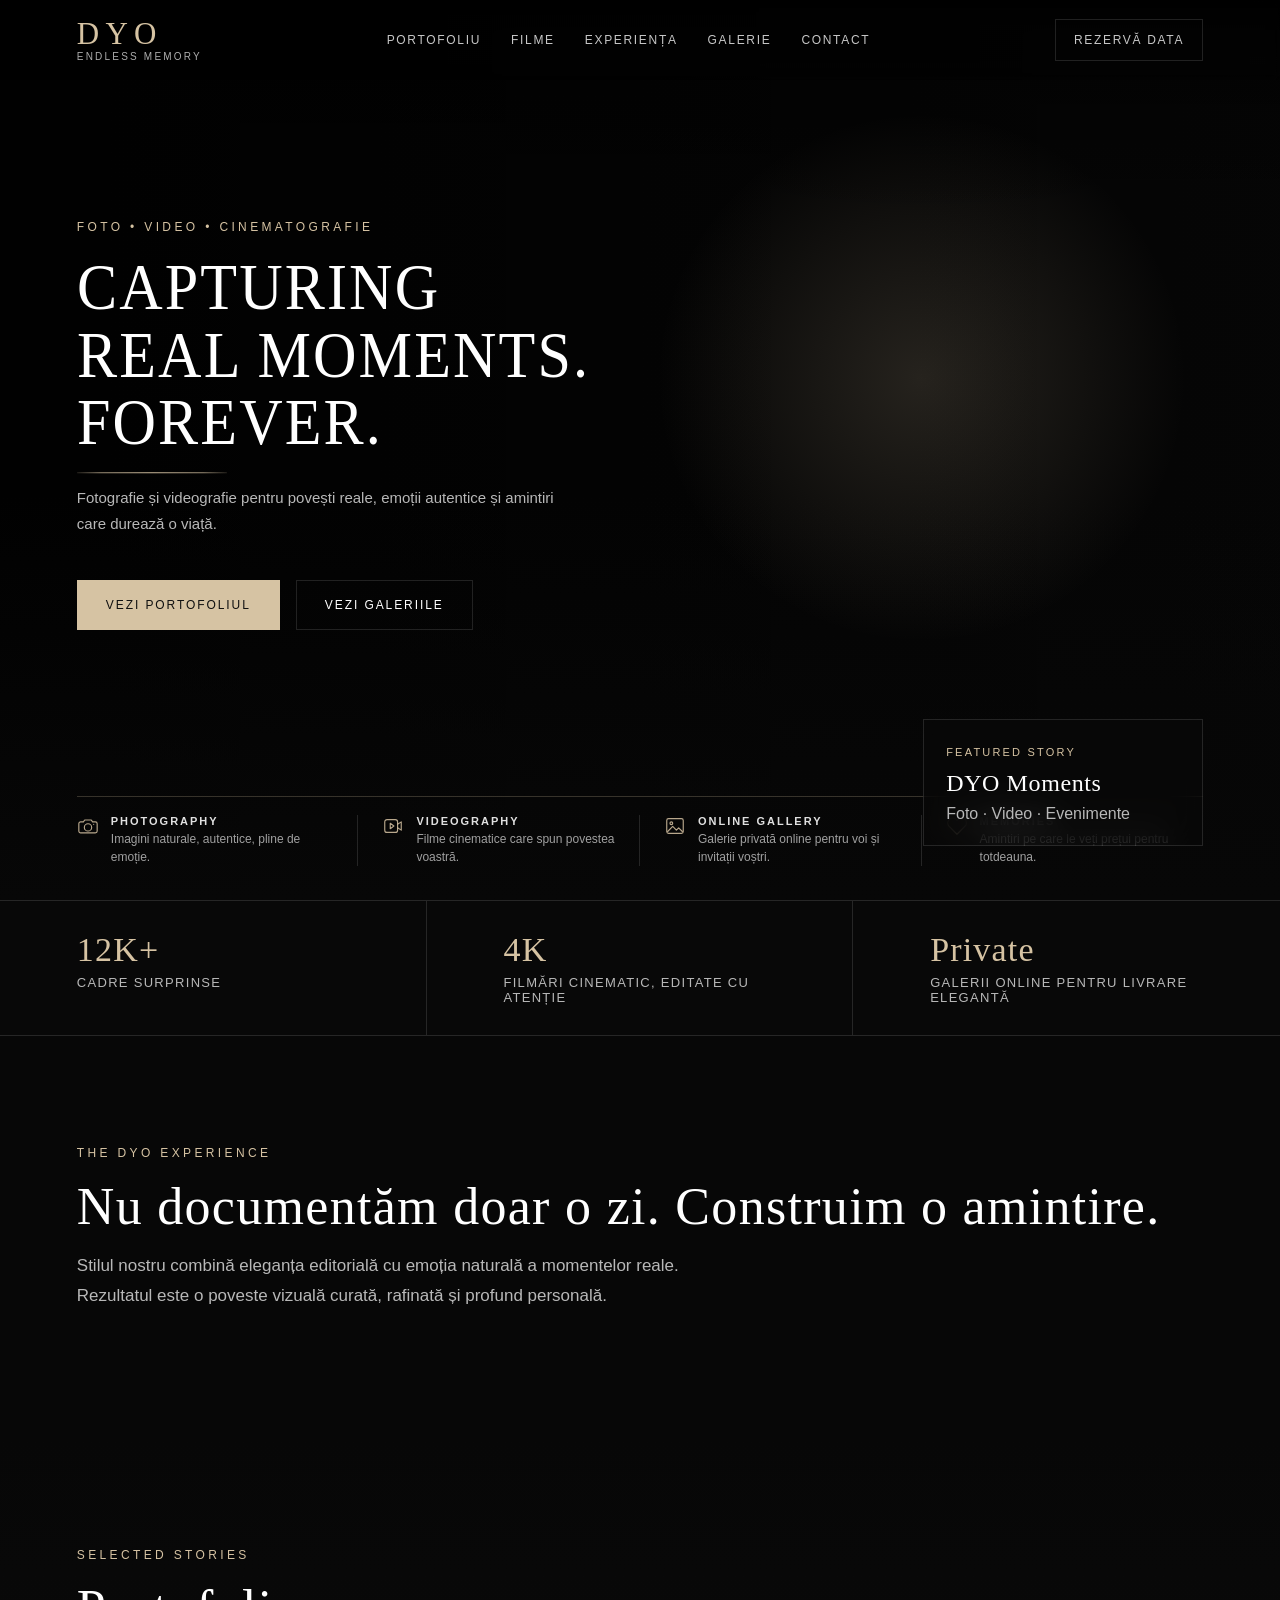
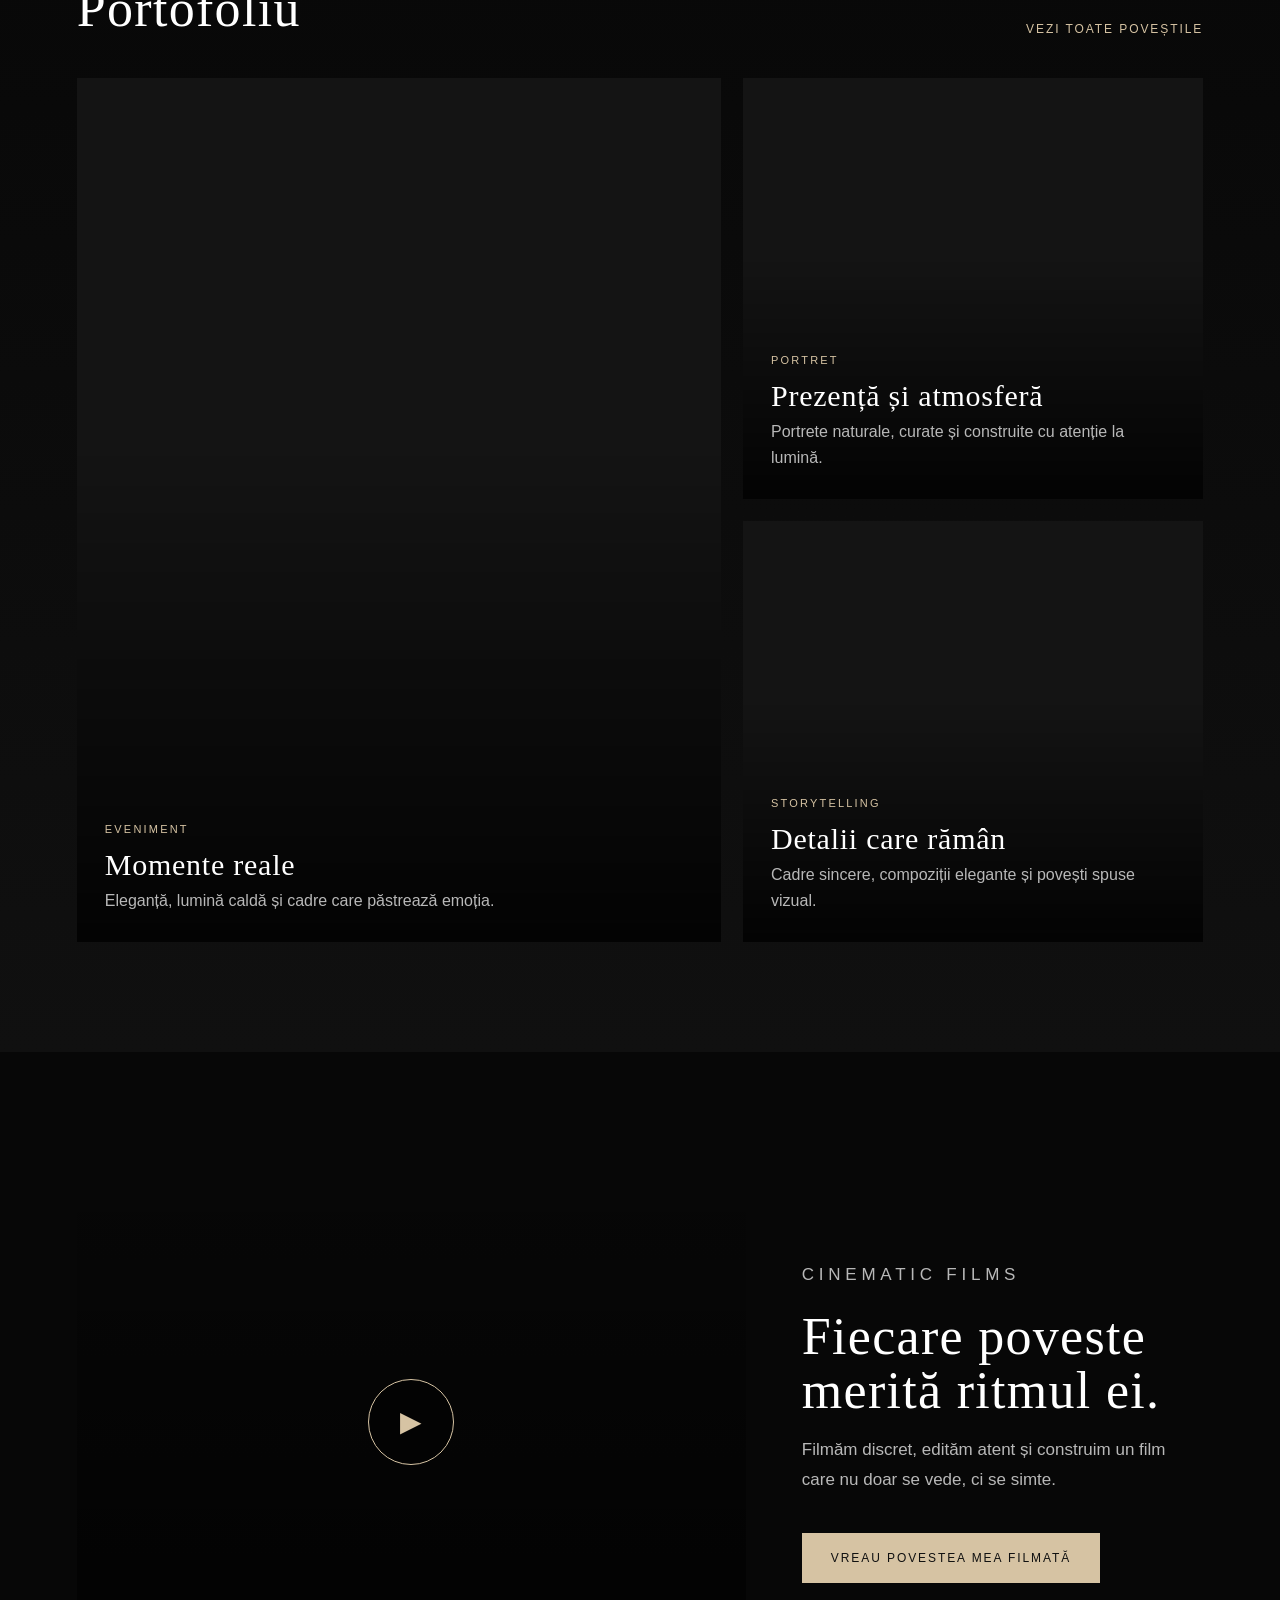
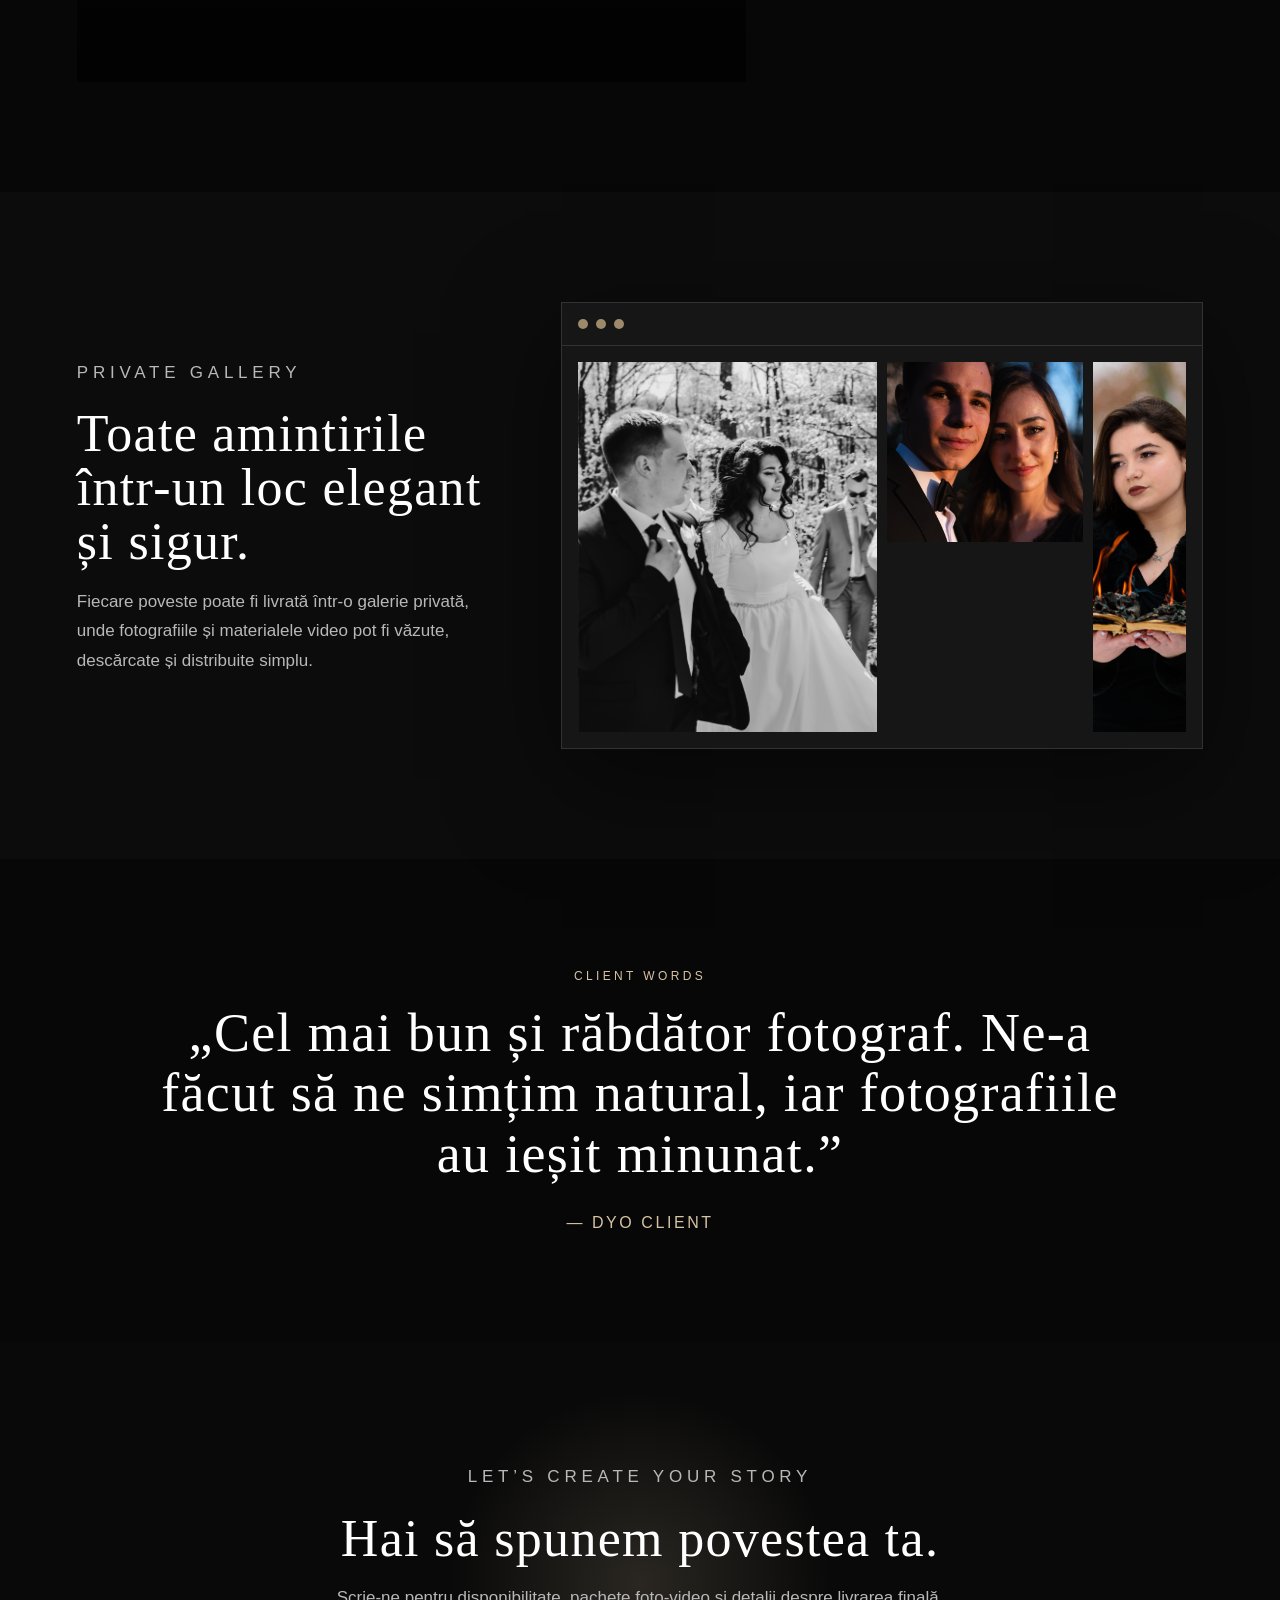
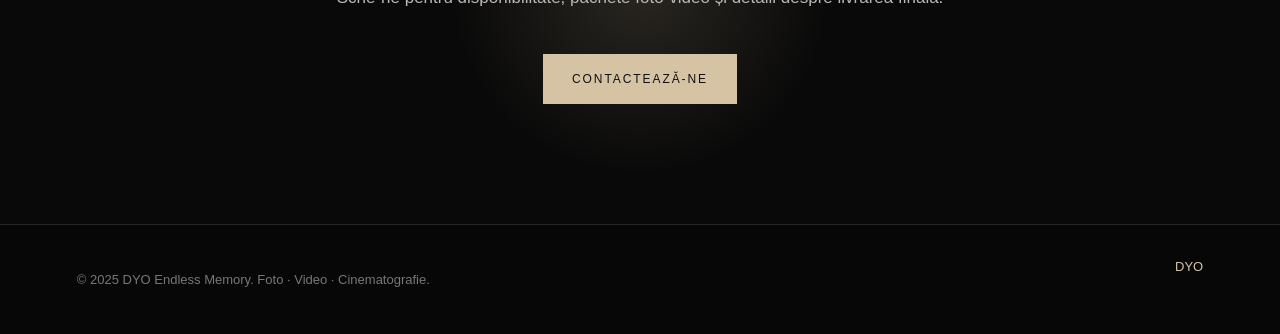
==== commit 2653d9e7: "Update index.html" ====
--- a/index.html
+++ b/index.html
@@ -128,6 +128,13 @@
           </div>
         </div>
       </div>
+
+      <div class="hero-card">
+        <span>Featured story</span>
+        <strong>DYO Moments</strong>
+        <p>Foto · Video · Evenimente</p>
+      </div>
+      
     </section>
 
    <section class="stats stats-editorial">
--- a/assets/css/style.css
+++ b/assets/css/style.css
@@ -245,6 +245,10 @@
   border-color: var(--gold);
 }
 
+.label-mobile {
+  display: none;
+}
+
 /* Homepage hero */
 
 .hero {
@@ -306,7 +310,7 @@
   display: block;
   width: 150px;
   height: 1.5px;
-  margin: 24px 0;
+  margin: 14px 0 28px;
   border-radius: 999px;
   background: linear-gradient(
     to right,
@@ -368,6 +372,78 @@
   color: var(--muted);
 }
 
+/* Hero services */
+
+.hero-services {
+  position: absolute;
+  left: var(--page-x);
+  right: var(--page-x);
+  bottom: 34px;
+  z-index: 3;
+
+  display: grid;
+  grid-template-columns: repeat(4, 1fr);
+
+  padding: 18px 0 0;
+  border-top: 1px solid rgba(214, 195, 163, 0.24);
+}
+
+.hero-service {
+  display: flex;
+  align-items: flex-start;
+  gap: 12px;
+
+  padding: 0 24px;
+  border-right: 1px solid rgba(255, 255, 255, 0.12);
+}
+
+.hero-service:first-child {
+  padding-left: 0;
+}
+
+.hero-service:last-child {
+  padding-right: 0;
+  border-right: 0;
+}
+
+.hero-service-icon {
+  flex: 0 0 auto;
+  width: 22px;
+  height: 22px;
+  color: rgba(214, 195, 163, 0.86);
+}
+
+.hero-service-icon svg {
+  display: block;
+  width: 100%;
+  height: 100%;
+
+  fill: none;
+  stroke: currentColor;
+  stroke-width: 1.25;
+  stroke-linecap: round;
+  stroke-linejoin: round;
+}
+
+.hero-service h3 {
+  margin: 0;
+
+  color: rgba(255, 255, 255, 0.88);
+  font-size: 11px;
+  font-weight: 700;
+  letter-spacing: 0.18em;
+  text-transform: uppercase;
+}
+
+.hero-service p {
+  display: block;
+  margin: 4px 0 0;
+  max-width: 230px;
+  color: rgba(255, 255, 255, 0.62);
+  font-size: 12px;
+  line-height: 1.45;
+}
+
 /* Stats */
 
 .stats {
@@ -1289,6 +1365,14 @@
     font-size: 24px;
   }
 
+  .label-desktop {
+  display: none;
+}
+
+.label-mobile {
+  display: inline;
+}
+
   .hero {
     align-items: flex-start;
     min-height: 100svh;
@@ -1309,21 +1393,34 @@
   .hero h1::after {
     width: 96px;
     height: 1.5px;
-    margin: 18px 0;
-  }
-
-  .hero-text {
-    max-width: 92%;
-    font-size: 13px;
-    line-height: 1.65;
-  }
-
-  .hero-actions {
-    flex-direction: column;
-    align-items: flex-start;
-    margin-top: 26px;
-    gap: 12px;
-  }
+    margin: 10px 0;
+  }
+
+.hero .eyebrow {
+  margin-bottom: 14px;
+  font-size: 9px;
+  letter-spacing: 0.2em;
+}
+
+.hero-text {
+  max-width: 82%;
+  font-size: 11px;
+  line-height: 1.55;
+}
+
+.hero-actions {
+  flex-direction: column;
+  align-items: flex-start;
+  margin-top: 22px;
+  gap: 10px;
+}
+
+.hero-actions .btn {
+  min-height: 40px;
+  padding: 0 18px;
+  font-size: 10px;
+  letter-spacing: 0.12em;
+}
 
   .hero-services {
     left: var(--page-x);
@@ -1433,94 +1530,3 @@
     flex-direction: column;
   }
 }
-.hero-services {
-  position: absolute;
-  left: var(--page-x);
-  right: var(--page-x);
-  bottom: 34px;
-  z-index: 3;
-
-  display: grid;
-  grid-template-columns: repeat(4, 1fr);
-
-  padding: 24px 0;
-  border-top: 1px solid var(--line);
-
-  background: linear-gradient(
-    to bottom,
-    rgba(0, 0, 0, 0.16),
-    rgba(0, 0, 0, 0.34)
-  );
-  backdrop-filter: blur(8px);
-}
-@media (max-width: 640px) {
-  .hero-services {
-    display: none;
-  }
-}
-/* Hero services */
-
-.hero-services {
-  position: absolute;
-  left: var(--page-x);
-  right: var(--page-x);
-  bottom: 34px;
-  z-index: 3;
-
-  display: grid;
-  grid-template-columns: repeat(4, 1fr);
-
-  padding: 18px 0 0;
-  border-top: 1px solid rgba(214, 195, 163, 0.24);
-}
-
-.hero-service {
-  display: flex;
-  align-items: center;
-  gap: 12px;
-
-  padding: 0 24px;
-  border-right: 1px solid rgba(255, 255, 255, 0.12);
-}
-
-.hero-service:first-child {
-  padding-left: 0;
-}
-
-.hero-service:last-child {
-  padding-right: 0;
-  border-right: 0;
-}
-
-.hero-service-icon {
-  flex: 0 0 auto;
-  width: 22px;
-  height: 22px;
-  color: rgba(214, 195, 163, 0.86);
-}
-
-.hero-service-icon svg {
-  display: block;
-  width: 100%;
-  height: 100%;
-
-  fill: none;
-  stroke: currentColor;
-  stroke-width: 1.25;
-  stroke-linecap: round;
-  stroke-linejoin: round;
-}
-
-.hero-service h3 {
-  margin: 0;
-
-  color: rgba(255, 255, 255, 0.88);
-  font-size: 11px;
-  font-weight: 700;
-  letter-spacing: 0.18em;
-  text-transform: uppercase;
-}
-
-.hero-service p {
-  display: none;
-}
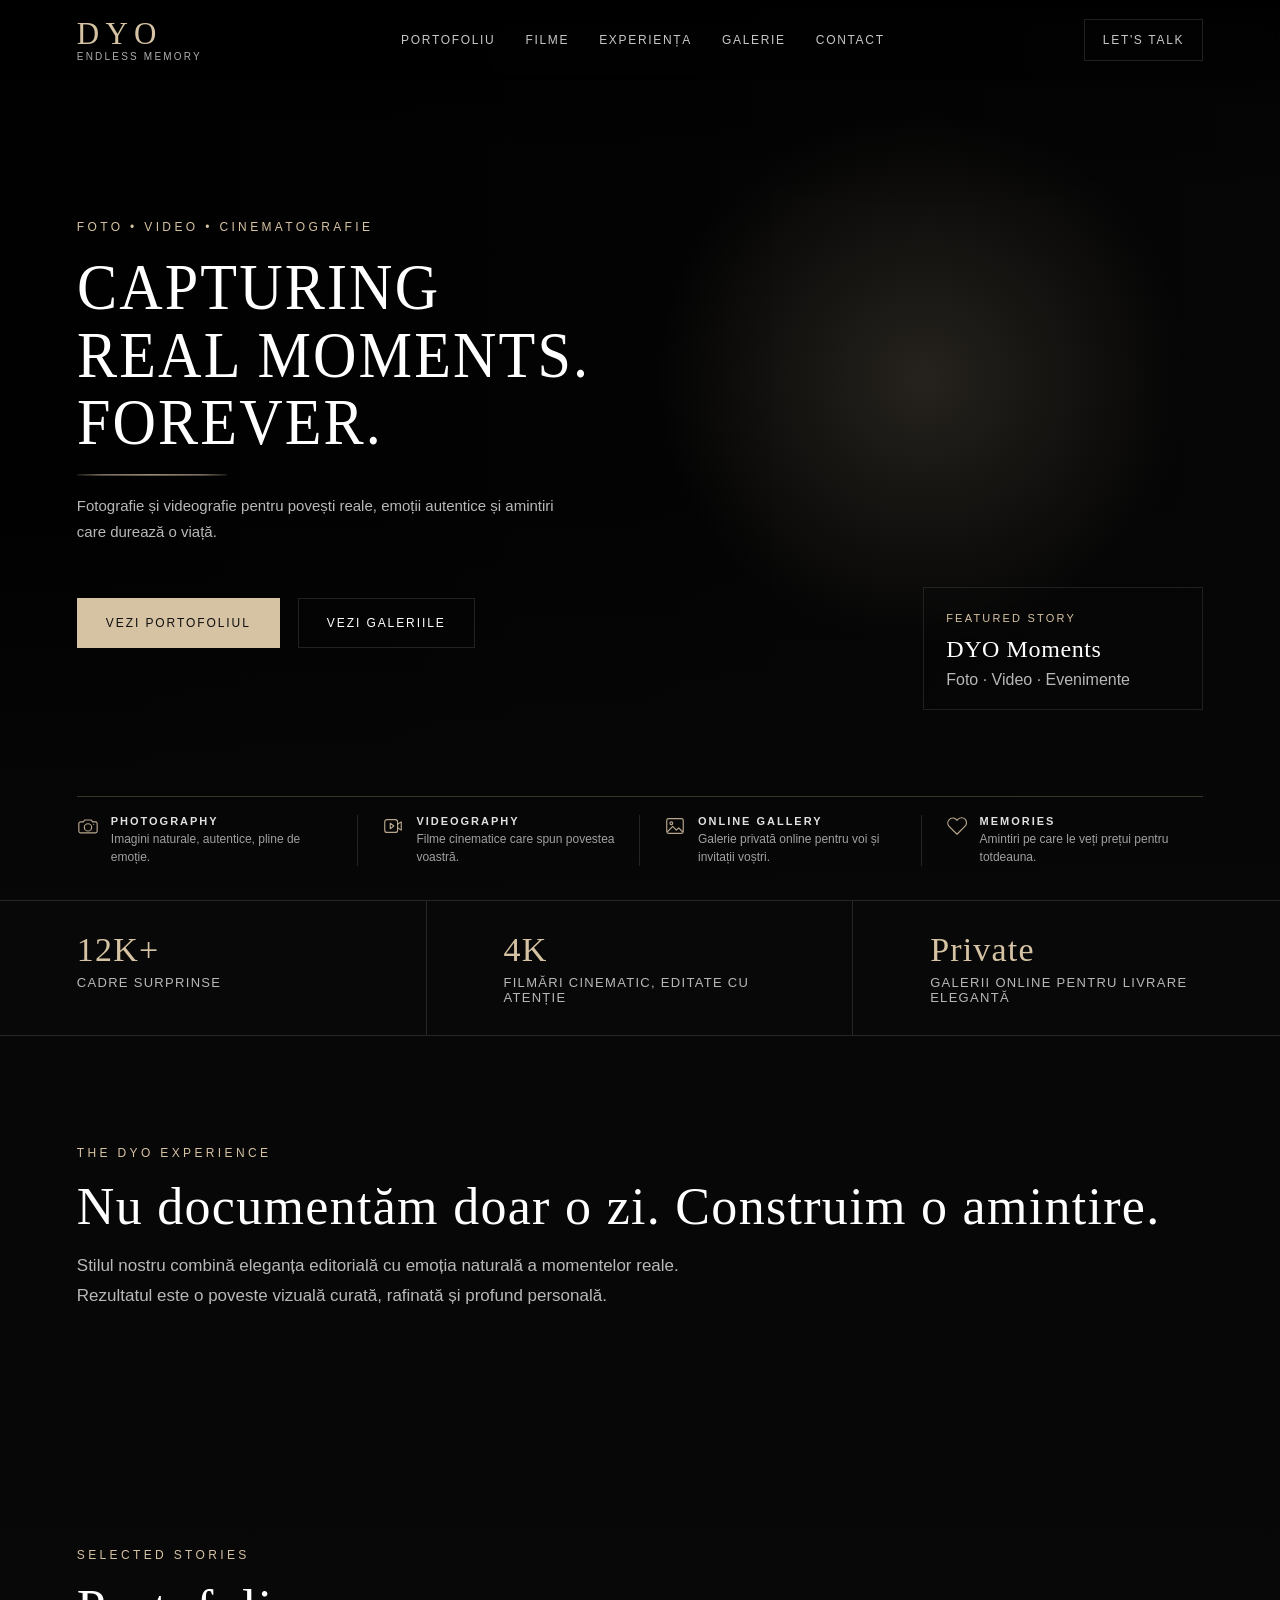
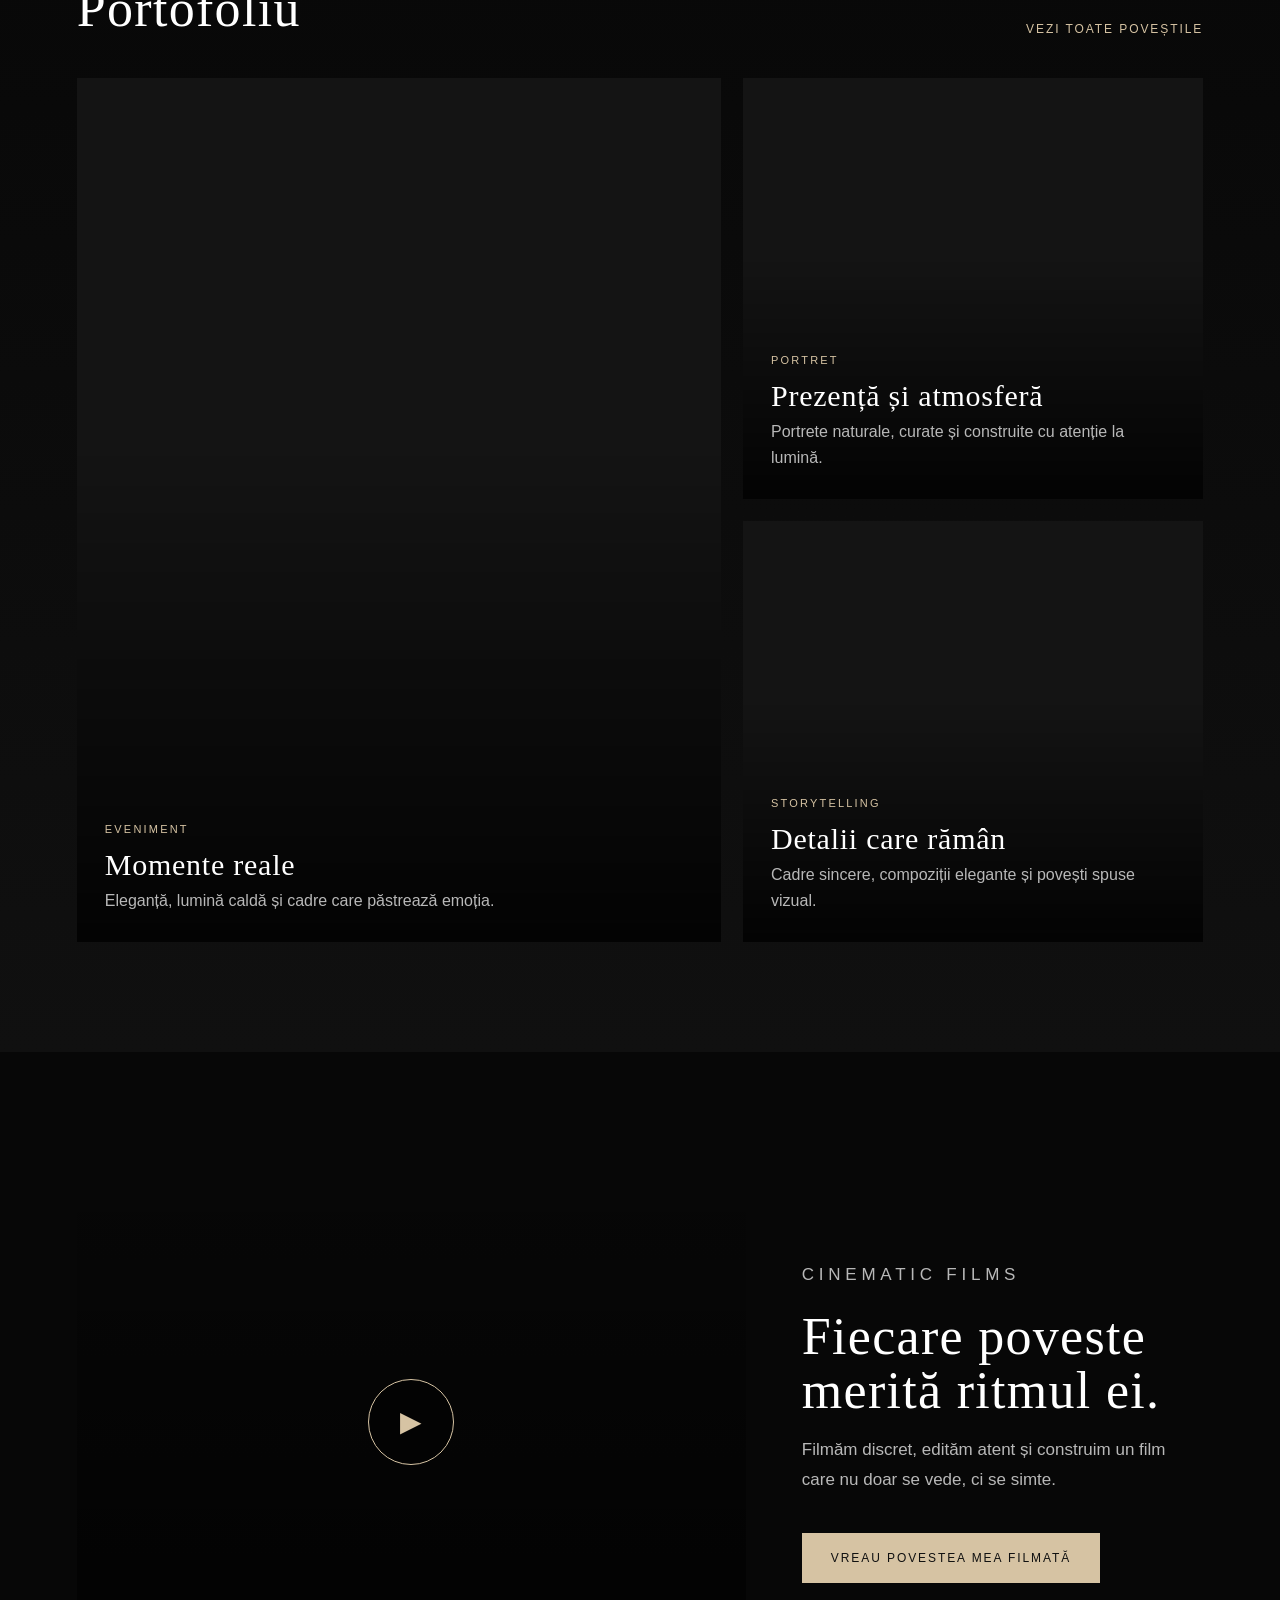
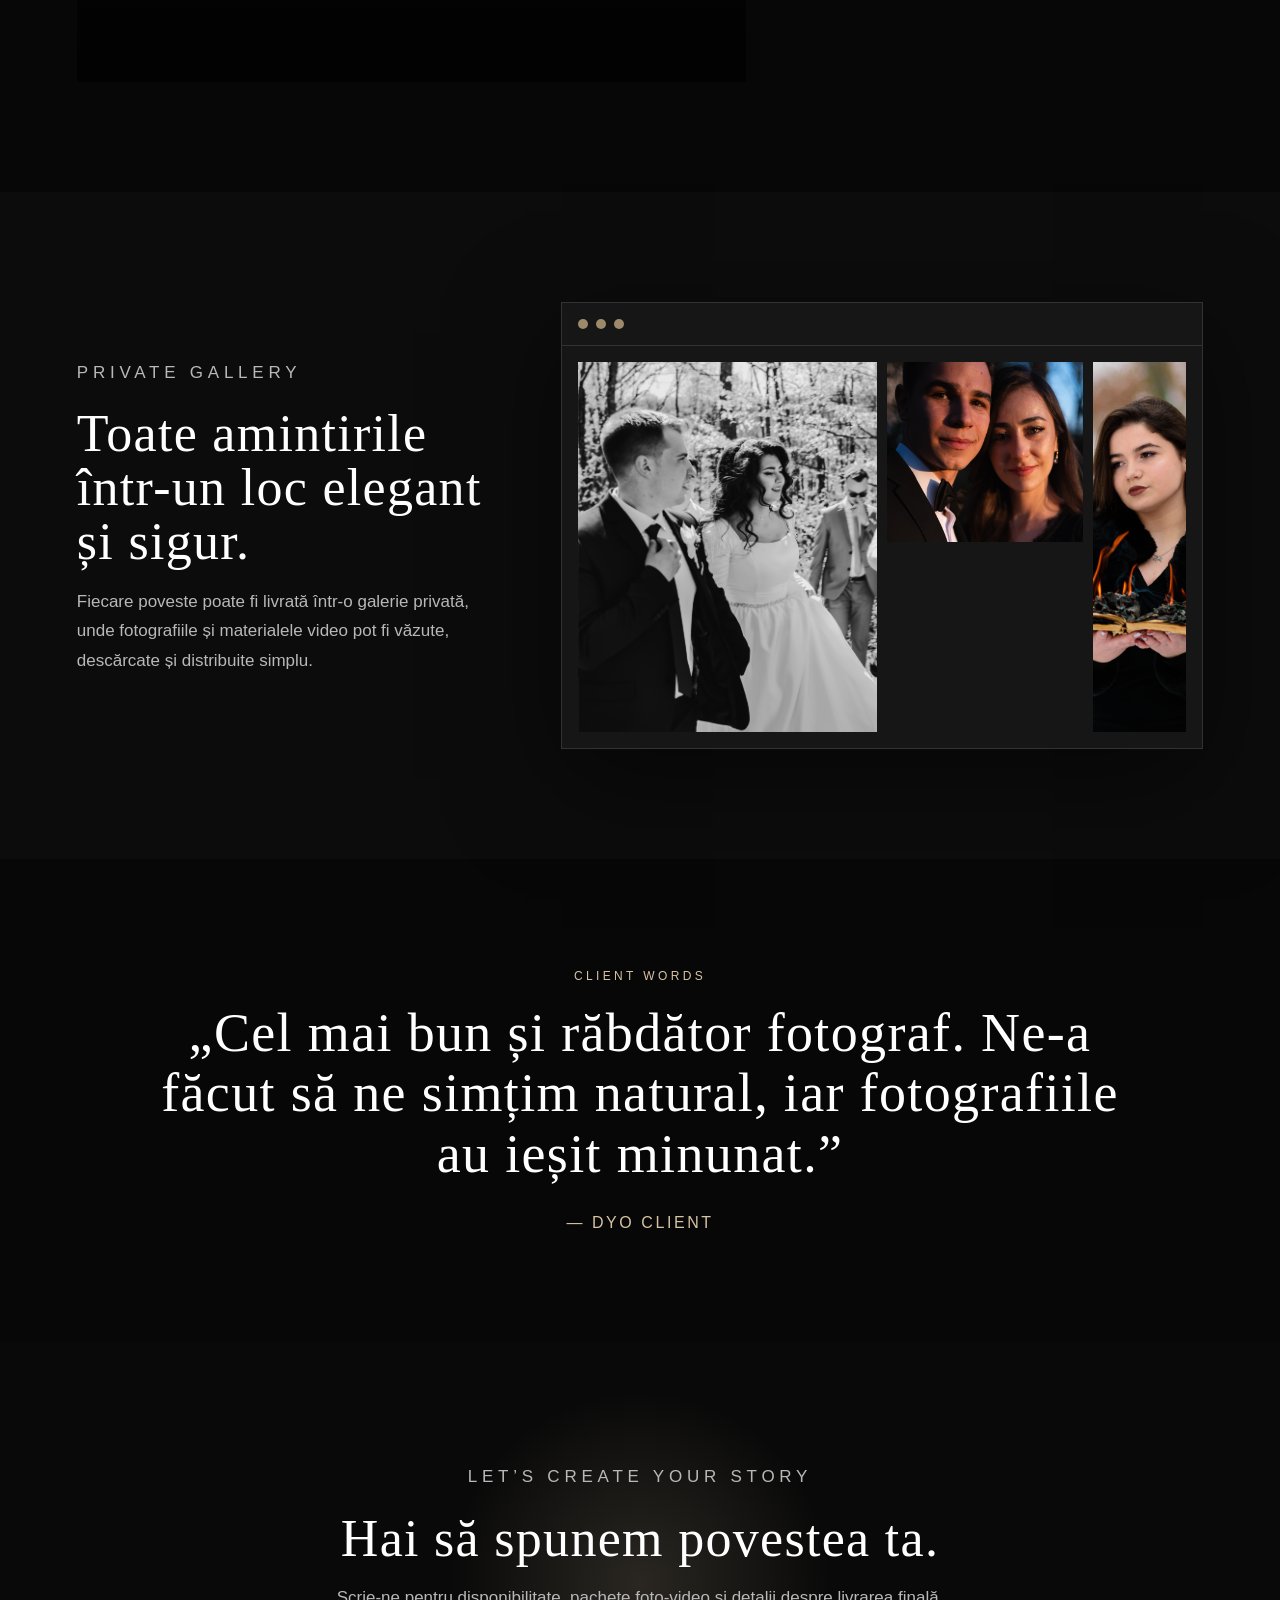
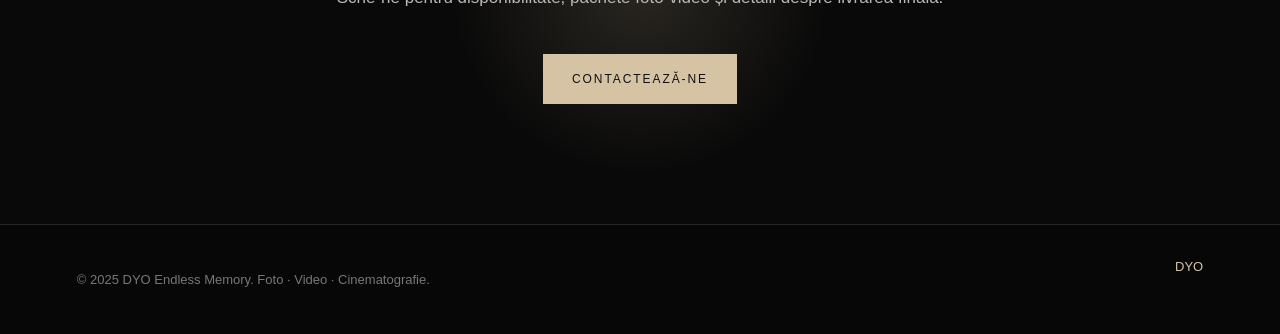
==== commit e166ae18: "Fix homepage navigation links" ====
--- a/index.html
+++ b/index.html
@@ -25,7 +25,7 @@
   <a href="contact.html">Contact</a>
 </nav>
 
-<a href="contact.html" class="header-cta">Rezervă data</a>
+<a href="contact.html" class="header-cta">Let's talk</a>
 
 <details class="mobile-menu">
   <summary>Menu</summary>
@@ -57,8 +57,8 @@
         </p>
 
         <div class="hero-actions">
-          <a href="#portfolio" class="btn btn-primary">Vezi portofoliul</a>
-          <a href="#gallery" class="btn btn-secondary">Vezi galeriile</a>
+          <a href="portfolio.html" class="btn btn-primary">Vezi portofoliul</a>
+<a href="private-gallery.html" class="btn btn-secondary">Vezi galeriile</a>
         </div>
       </div>
 
@@ -167,7 +167,7 @@
           <p class="eyebrow">Selected stories</p>
           <h2>Portofoliu</h2>
         </div>
-        <a href="#contact">Vezi toate poveștile</a>
+        <a href="portfolio.html">Vezi toate poveștile</a>
       </div>
 
       <div class="portfolio-grid">
@@ -211,7 +211,7 @@
         <p>
           Filmăm discret, edităm atent și construim un film care nu doar se vede, ci se simte.
         </p>
-        <a href="#contact" class="btn btn-primary">Vreau povestea mea filmată</a>
+        <a href="contact.html" class="btn btn-primary">Vreau povestea mea filmată</a>
       </div>
     </section>
 
@@ -252,7 +252,7 @@
       <p class="eyebrow">Let’s create your story</p>
      <h2>Hai să spunem povestea ta.</h2>
 <p>Scrie-ne pentru disponibilitate, pachete foto-video și detalii despre livrarea finală.</p>
-      <a href="mailto:contact@dyo.ro" class="btn btn-primary">Contactează-ne</a>
+      <a href="contact.html" class="btn btn-primary">Contactează-ne</a>
     </section>
   </main>
 
--- a/assets/css/style.css
+++ b/assets/css/style.css
@@ -310,7 +310,7 @@
   display: block;
   width: 150px;
   height: 1.5px;
-  margin: 14px 0 28px;
+  margin: 16px 0 34px;
   border-radius: 999px;
   background: linear-gradient(
     to right,
@@ -332,22 +332,22 @@
 
 .hero-actions {
   display: flex;
-  gap: 16px;
-  margin-top: 42px;
+  gap: 18px;
+  margin-top: 52px;
 }
 
 .hero-card {
   position: absolute;
   right: var(--page-x);
-  bottom: 54px;
+  bottom: 190px;
   z-index: 3;
 
   width: 280px;
-  padding: 22px;
-
-  background: rgba(10, 10, 10, 0.58);
-  border: 1px solid var(--line);
-  backdrop-filter: blur(16px);
+  padding: 20px 22px;
+
+  background: rgba(10, 10, 10, 0.22);
+  border: 1px solid rgba(255, 255, 255, 0.10);
+  backdrop-filter: blur(6px);
 }
 
 .hero-card span,
@@ -1393,7 +1393,7 @@
   .hero h1::after {
     width: 96px;
     height: 1.5px;
-    margin: 10px 0;
+    margin: 12px 0 28px;
   }
 
 .hero .eyebrow {
@@ -1405,14 +1405,14 @@
 .hero-text {
   max-width: 82%;
   font-size: 11px;
-  line-height: 1.55;
+  line-height: 1.75;
 }
 
 .hero-actions {
   flex-direction: column;
   align-items: flex-start;
-  margin-top: 22px;
-  gap: 10px;
+  margin-top: 34px;
+  gap: 12px;
 }
 
 .hero-actions .btn {
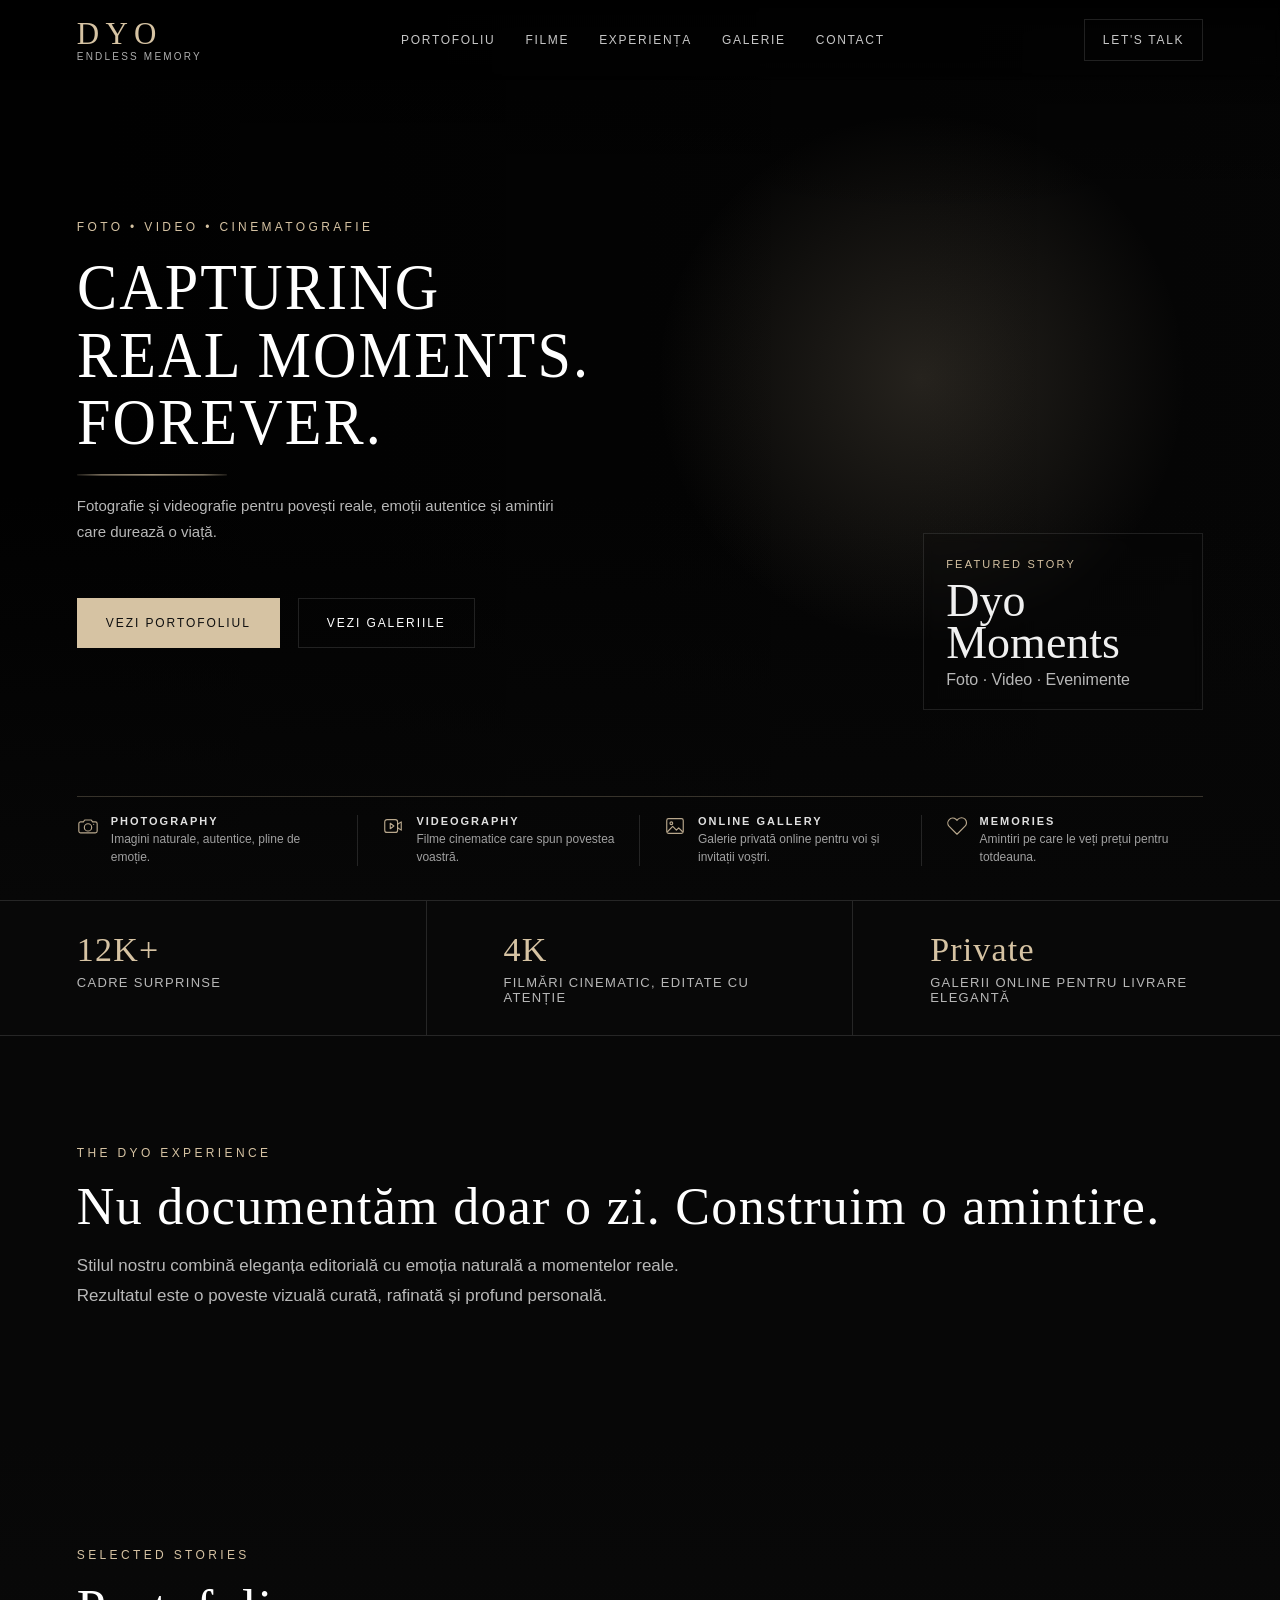
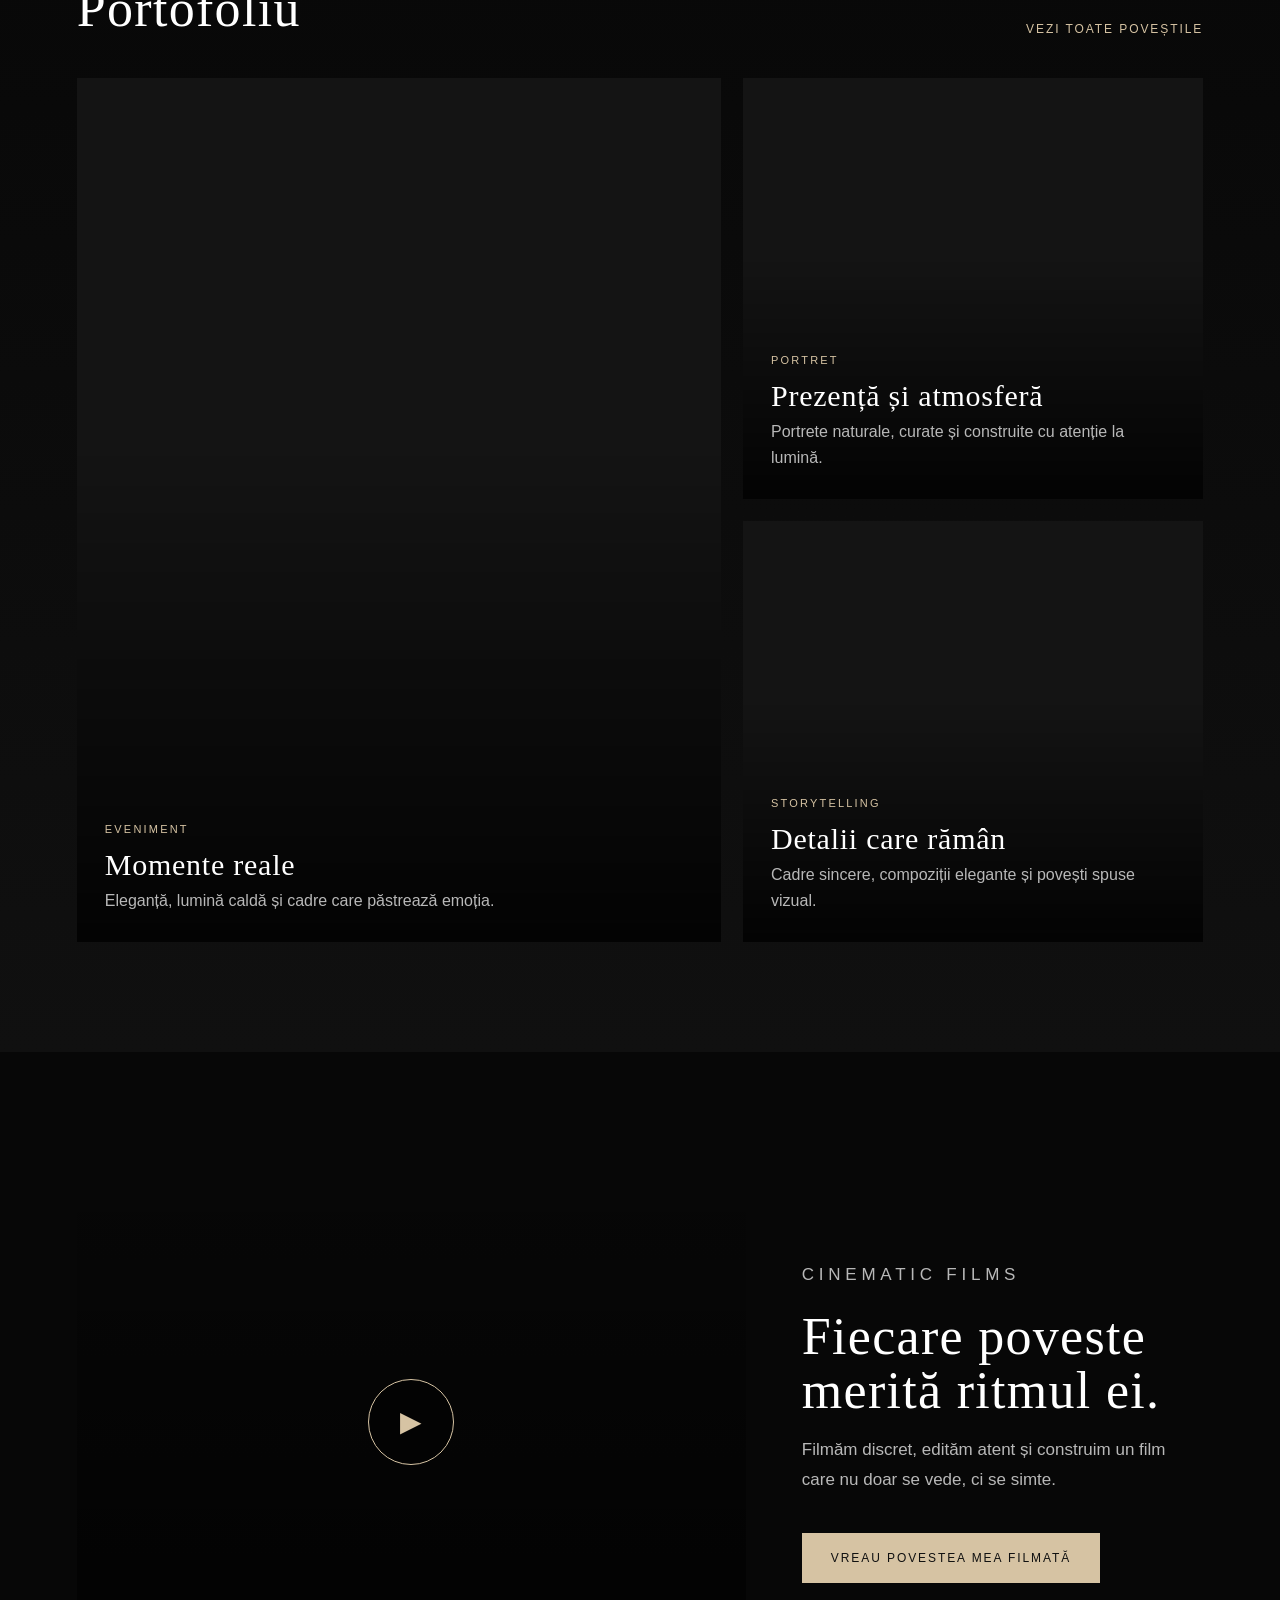
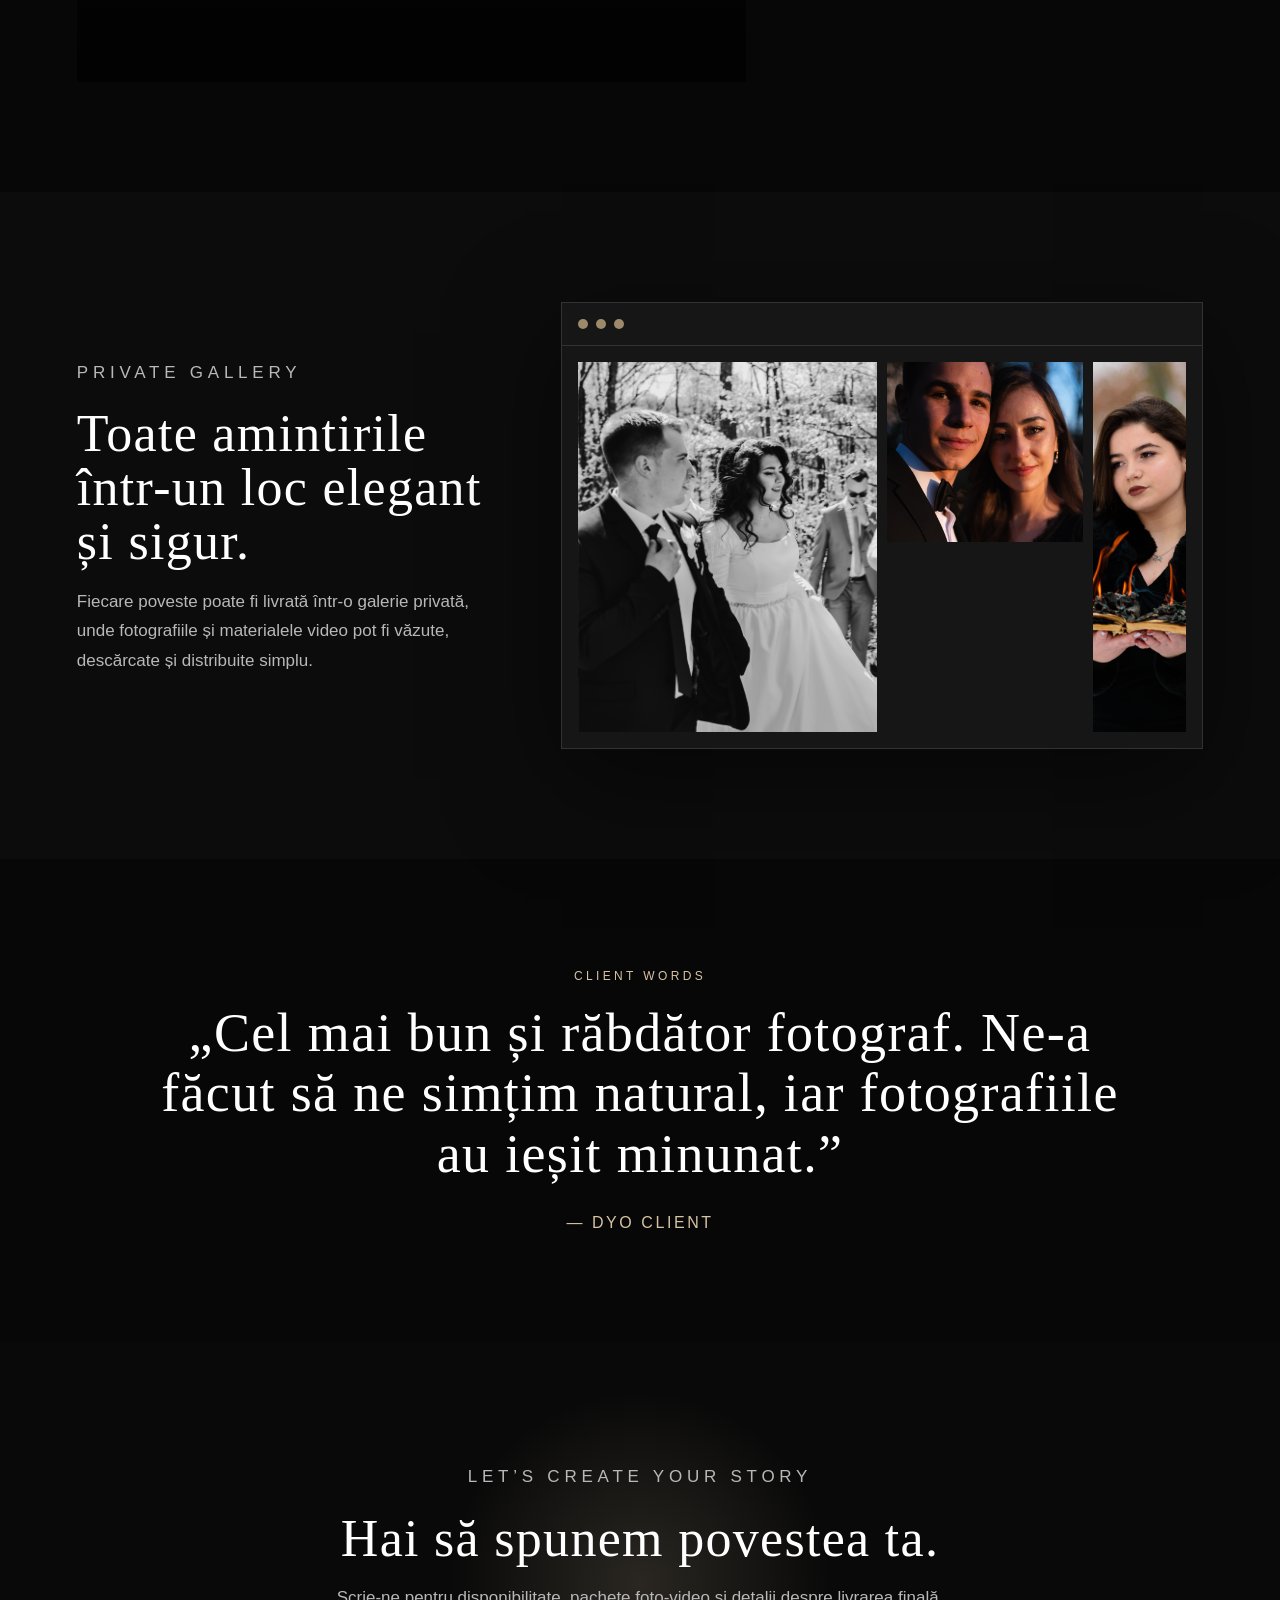
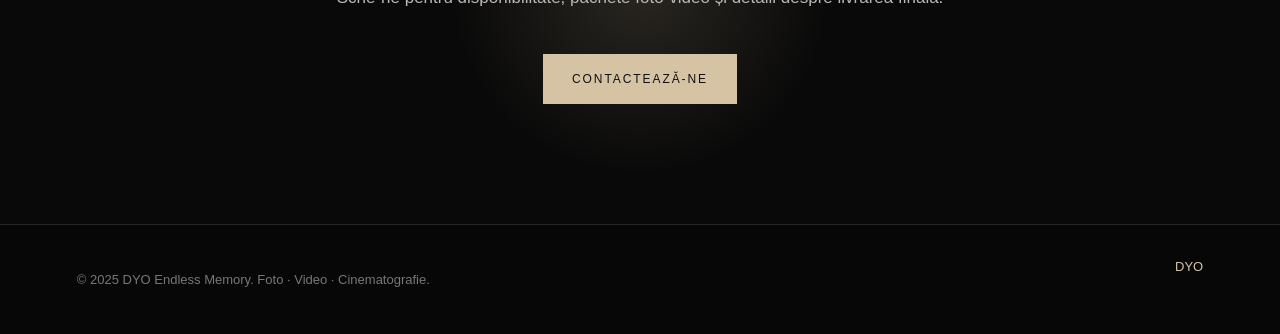
==== commit c5cf8bfd: "DYO MOMENTS" ====
--- a/index.html
+++ b/index.html
@@ -131,7 +131,7 @@
 
       <div class="hero-card">
         <span>Featured story</span>
-        <strong>DYO Moments</strong>
+        <strong>Dyo  Moments</strong>
         <p>Foto · Video · Evenimente</p>
       </div>
       
--- a/assets/css/style.css
+++ b/assets/css/style.css
@@ -2,6 +2,13 @@
   font-family: "Agatho Light Caps";
   src: url("../fonts/Agatho_LightCAPS.otf") format("opentype");
   font-weight: 300;
+  font-style: normal;
+  font-display: swap;
+}
+@font-face {
+  font-family: "Ms Claudy";
+  src: url("../fonts/MsClaudy-Regular.otf") format("opentype");
+  font-weight: 400;
   font-style: normal;
   font-display: swap;
 }
@@ -360,11 +367,13 @@
 
 .hero-card strong {
   display: block;
-  margin-top: 10px;
-  font-family: var(--heading);
-  font-size: 24px;
-  font-weight: 300;
-  letter-spacing: 0.025em;
+  margin-top: 8px;
+  font-family: "Ms Claudy", cursive;
+  font-size: 46px;
+  line-height: 0.9;
+  font-weight: 400;
+  letter-spacing: 0;
+  color: rgba(255, 255, 255, 0.94);
 }
 
 .hero-card p {
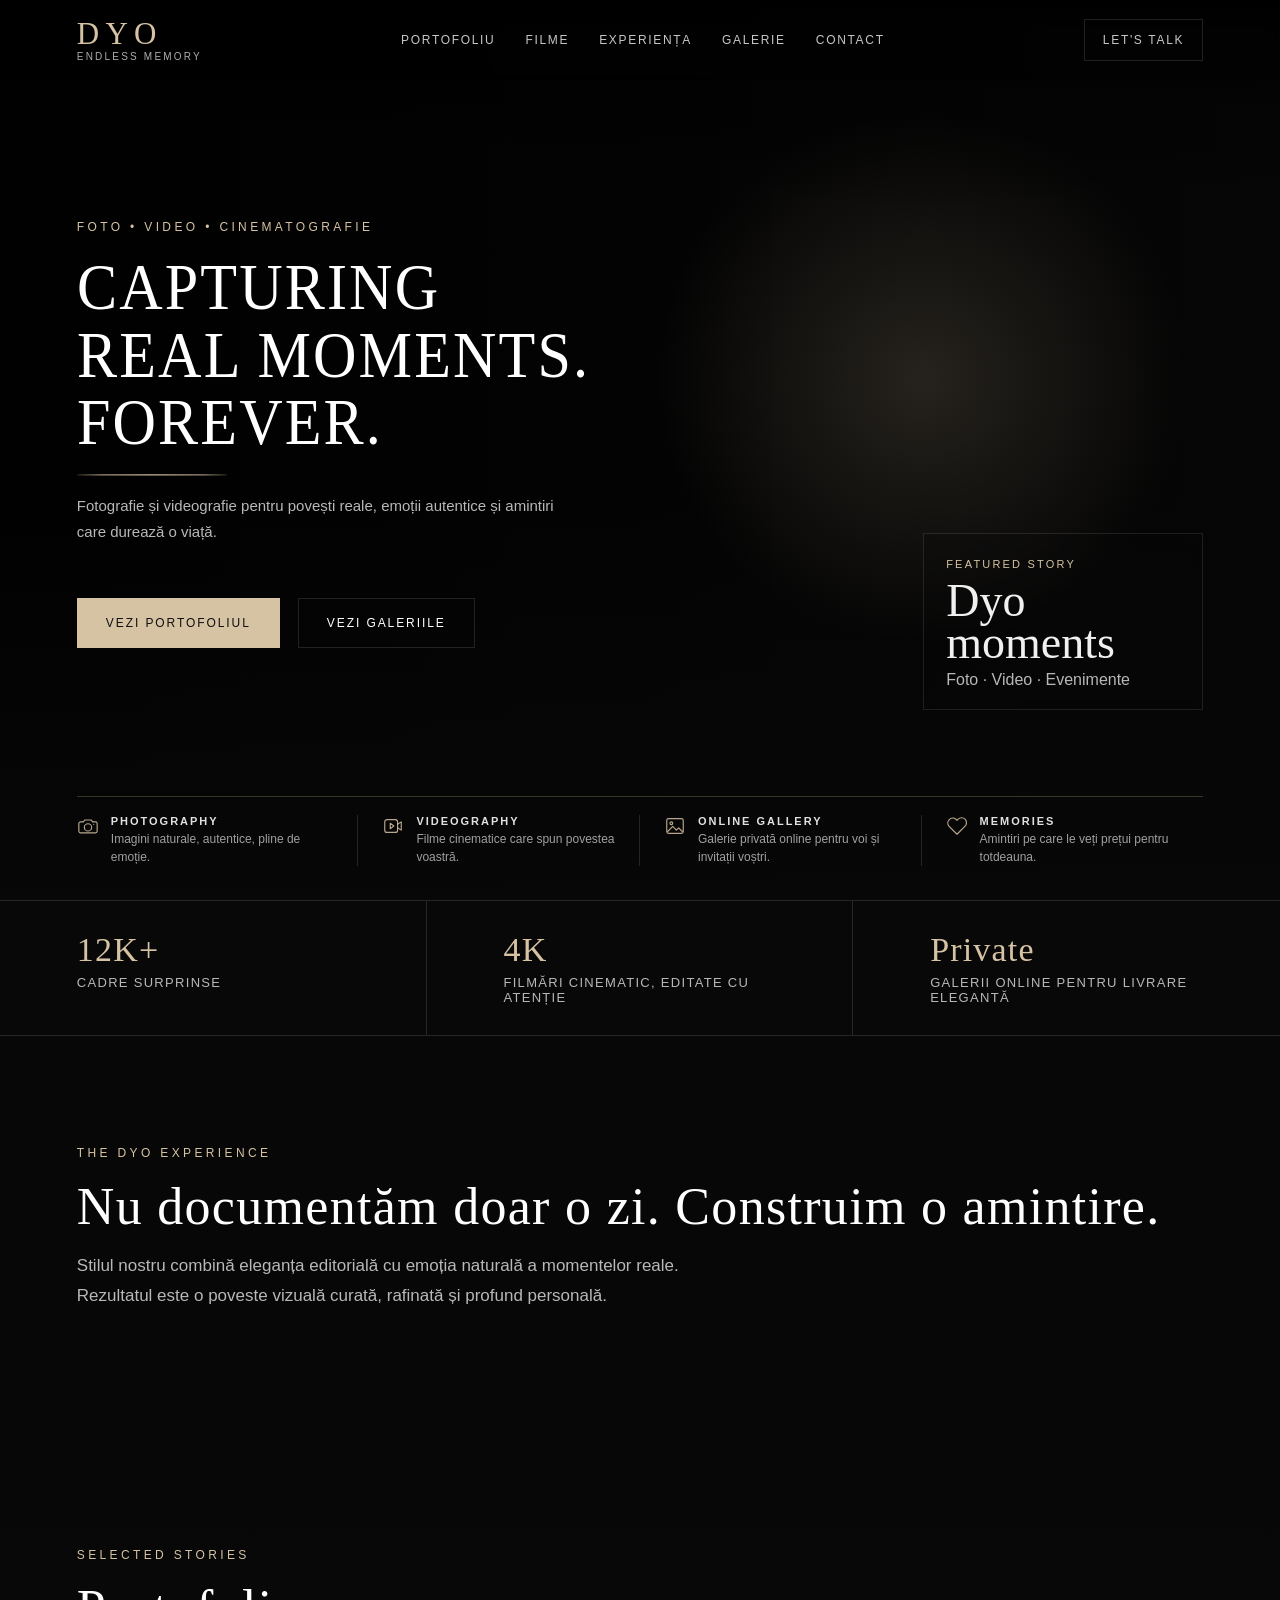
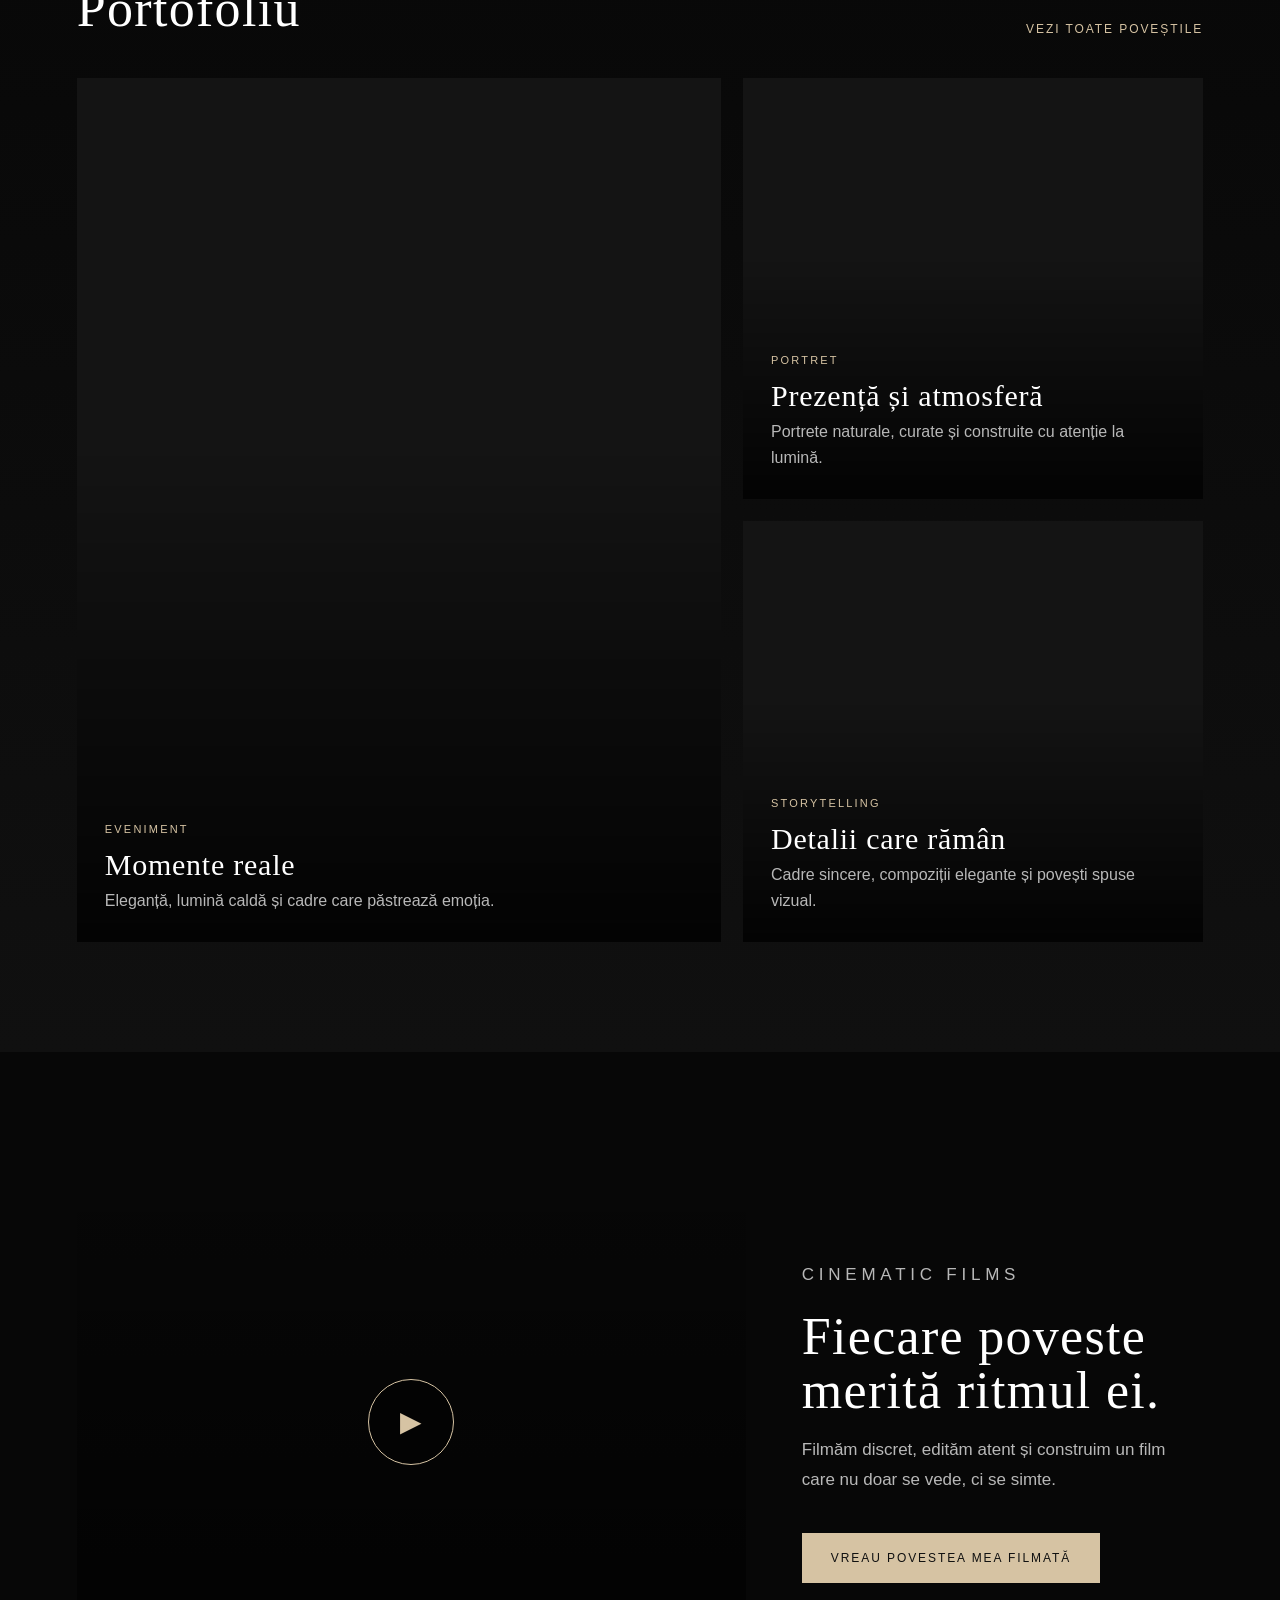
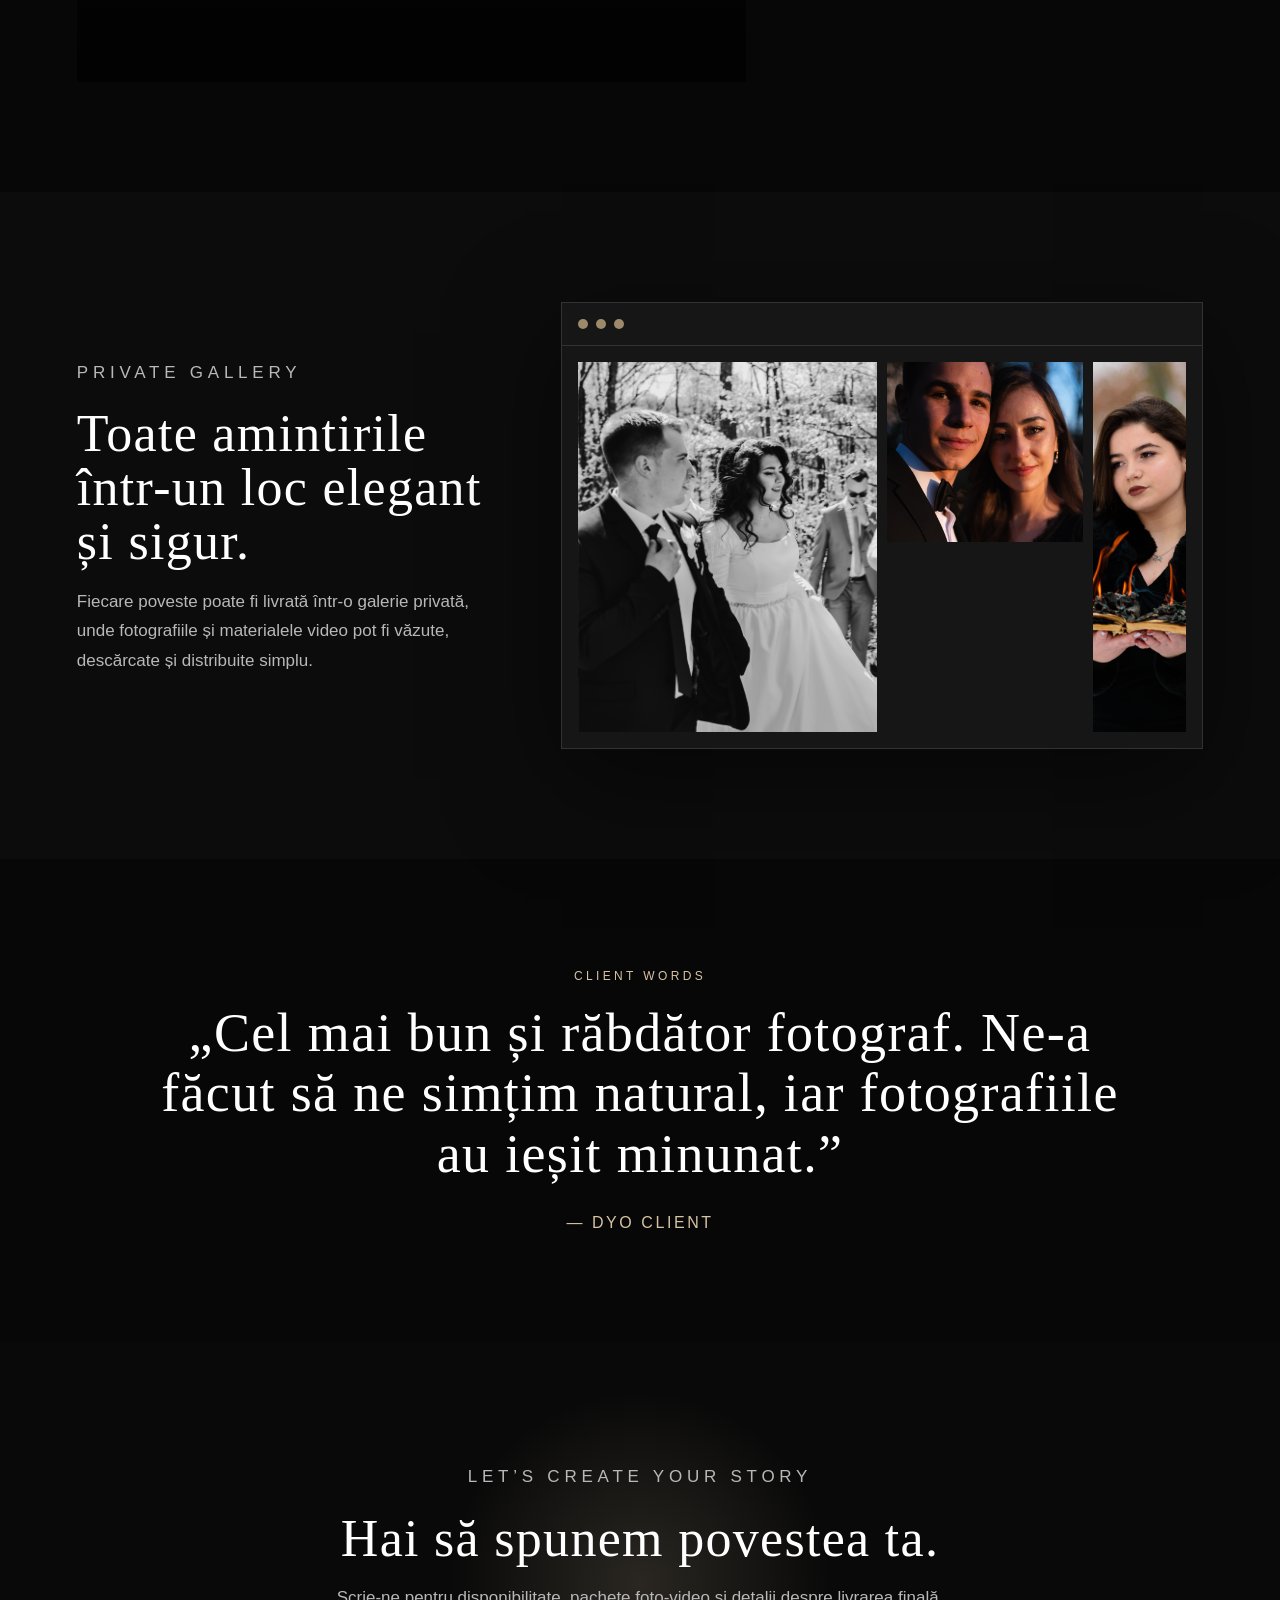
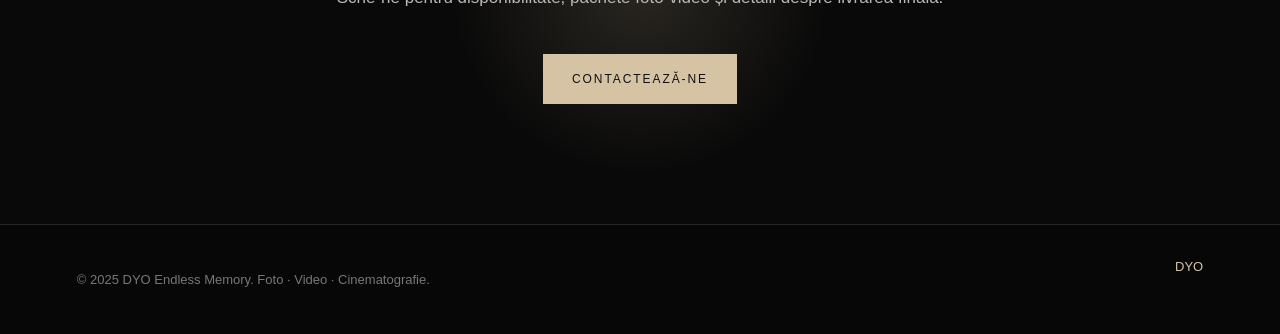
==== commit ed1499bb: "Dyo moments" ====
--- a/index.html
+++ b/index.html
@@ -131,7 +131,7 @@
 
       <div class="hero-card">
         <span>Featured story</span>
-        <strong>Dyo  Moments</strong>
+        <strong>Dyo   moments</strong>
         <p>Foto · Video · Evenimente</p>
       </div>
       
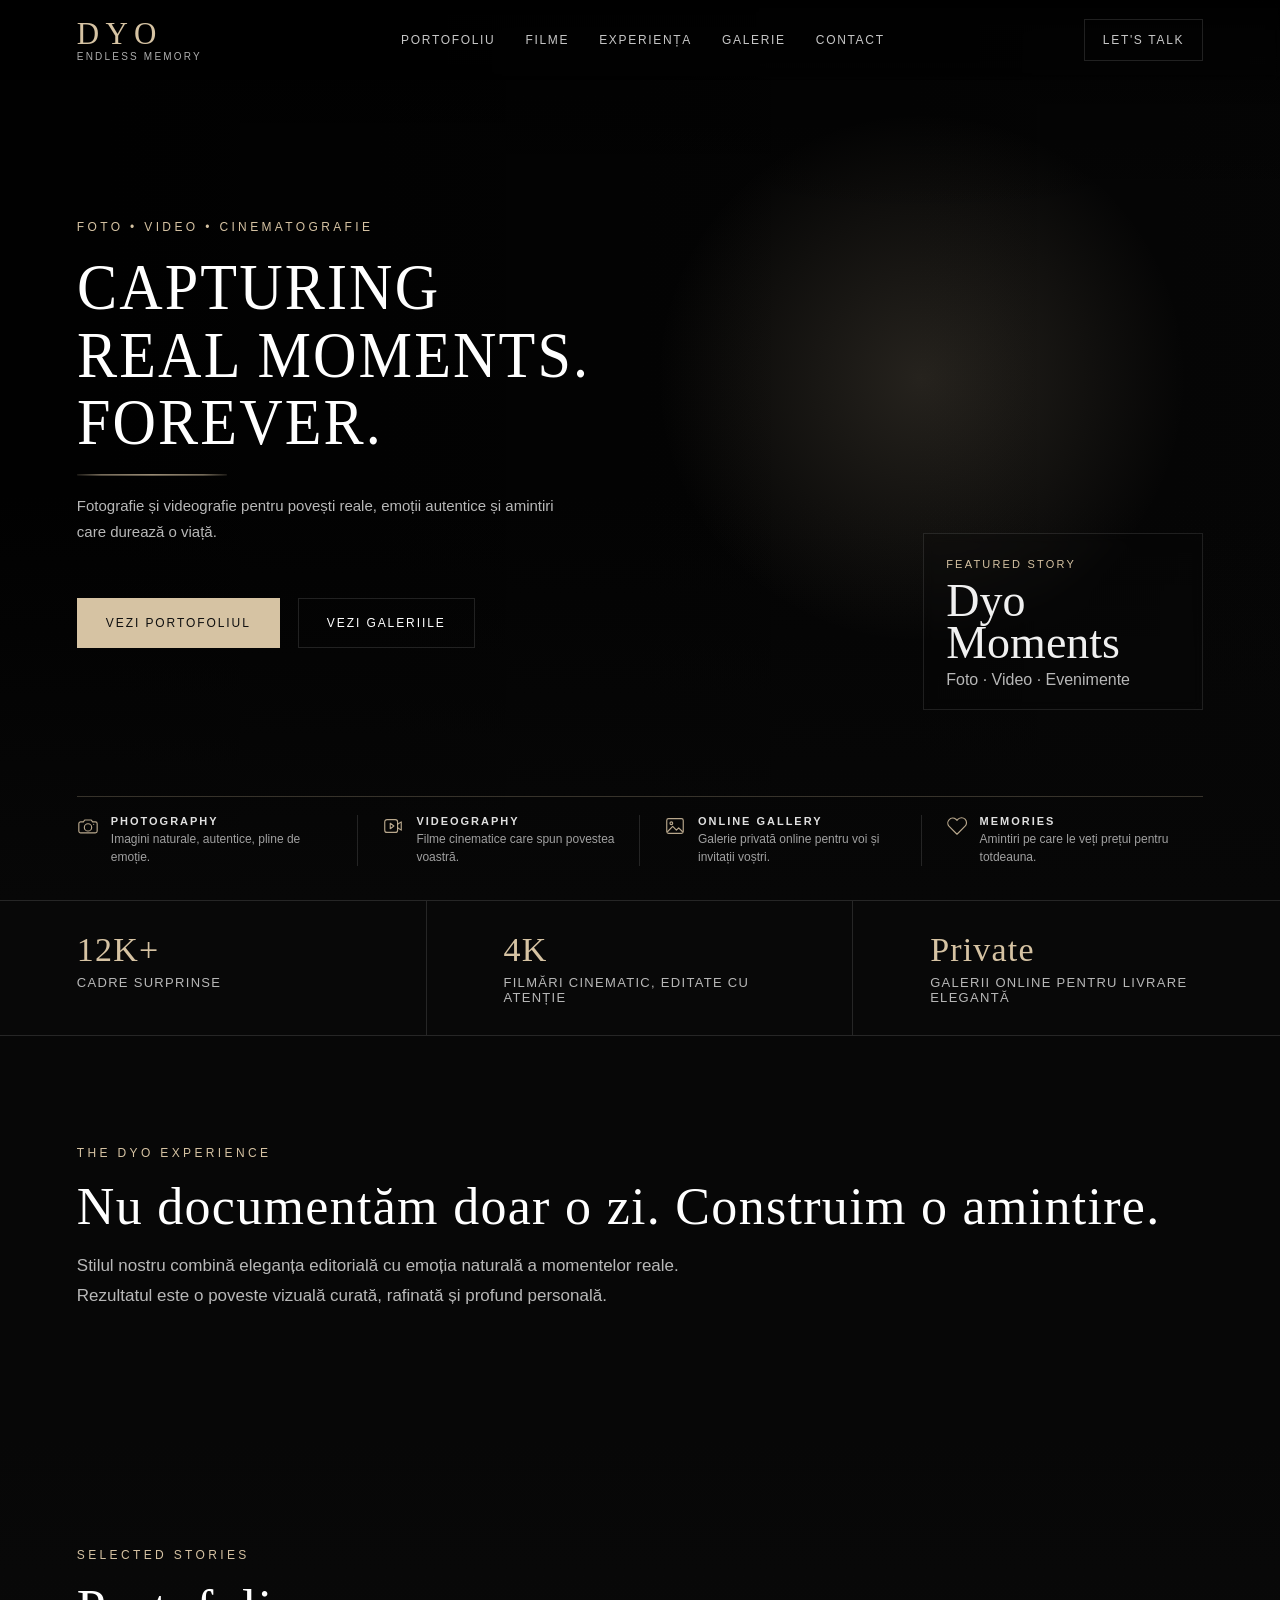
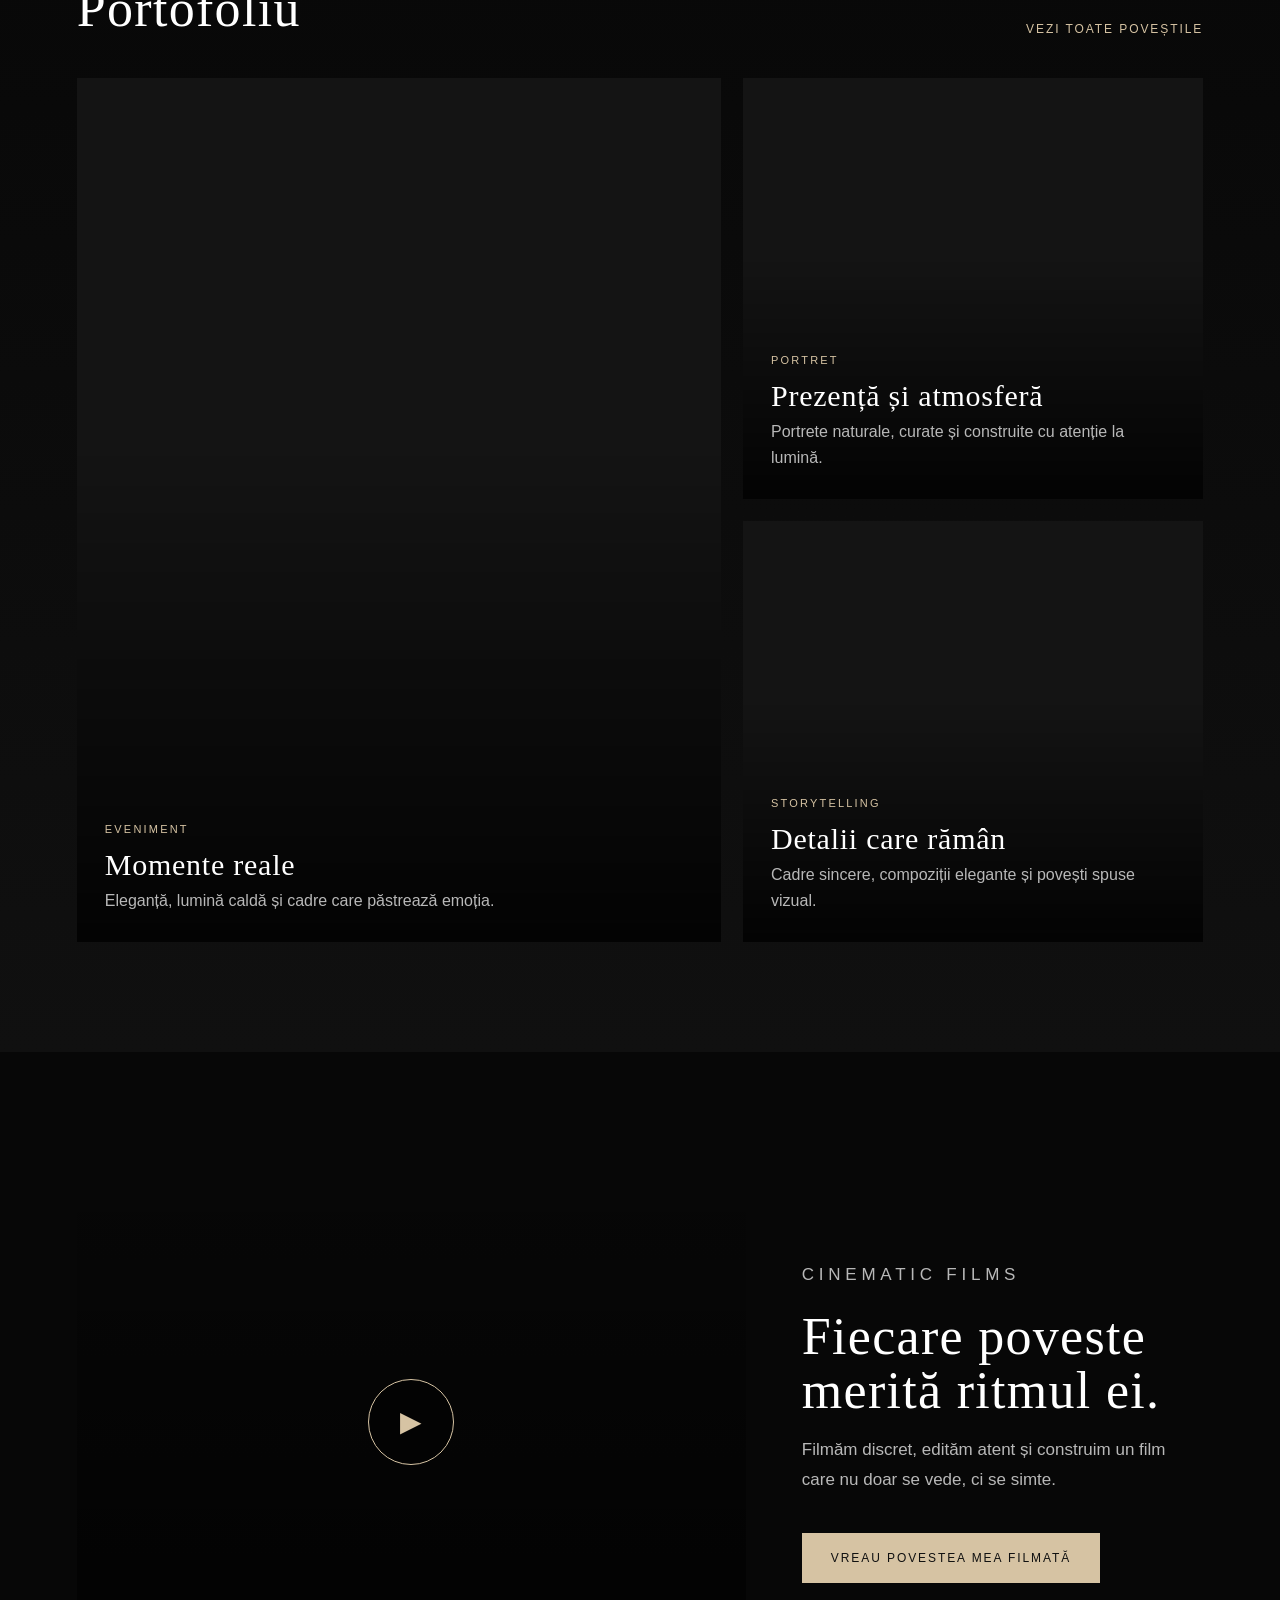
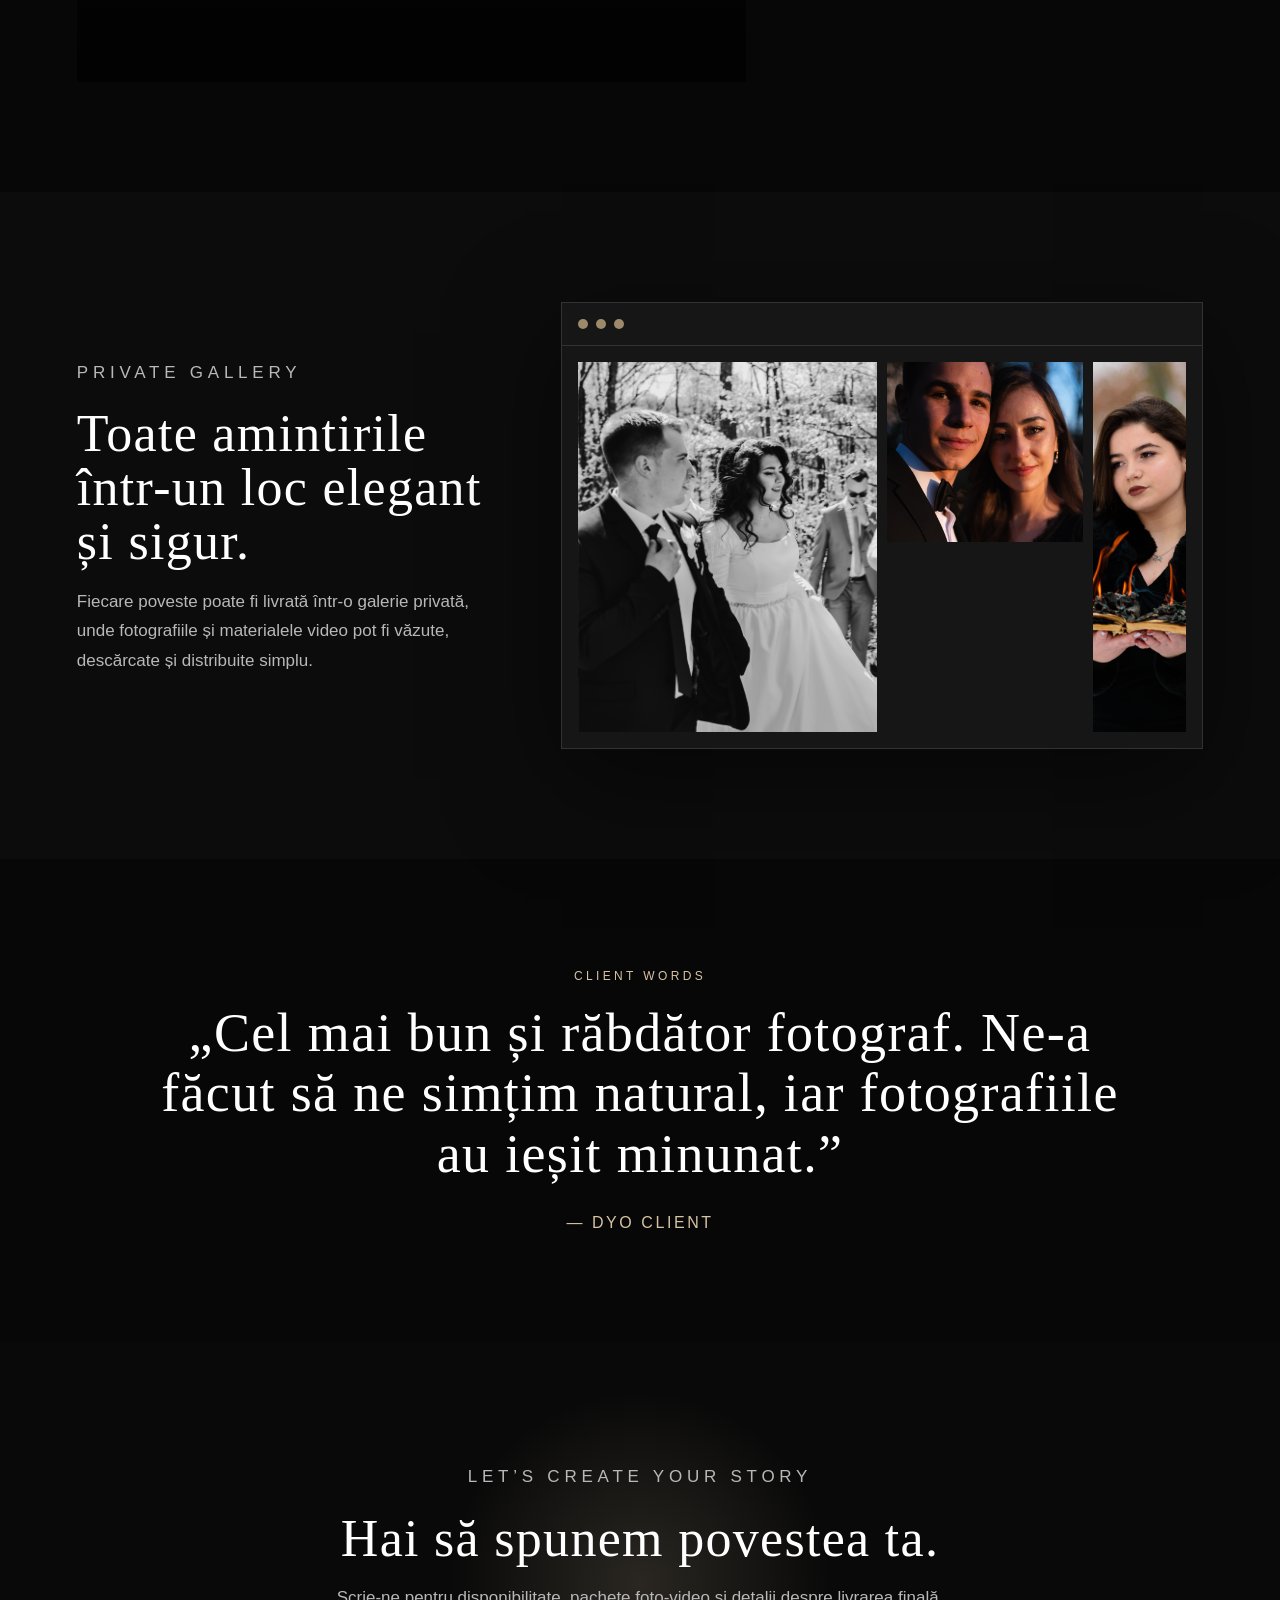
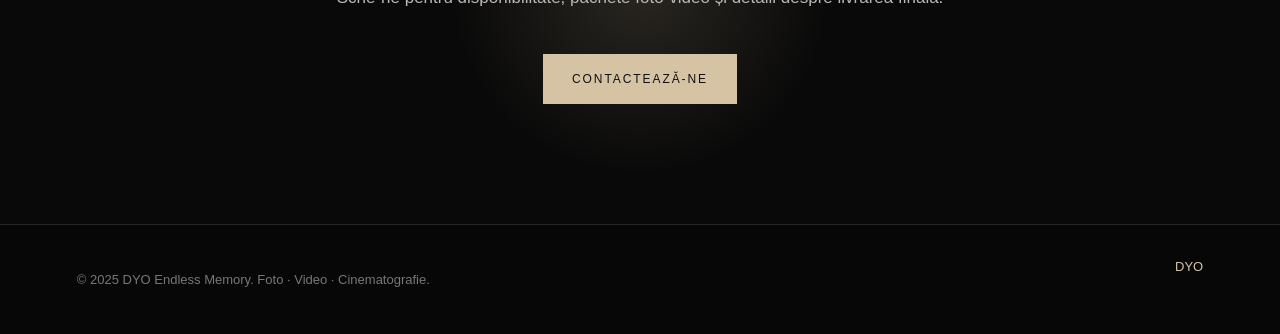
==== commit 38ab2bf9: "DYO Moments spatiu" ====
--- a/index.html
+++ b/index.html
@@ -131,7 +131,7 @@
 
       <div class="hero-card">
         <span>Featured story</span>
-        <strong>Dyo   moments</strong>
+        <strong>Dyo       Moments</strong>
         <p>Foto · Video · Evenimente</p>
       </div>
       
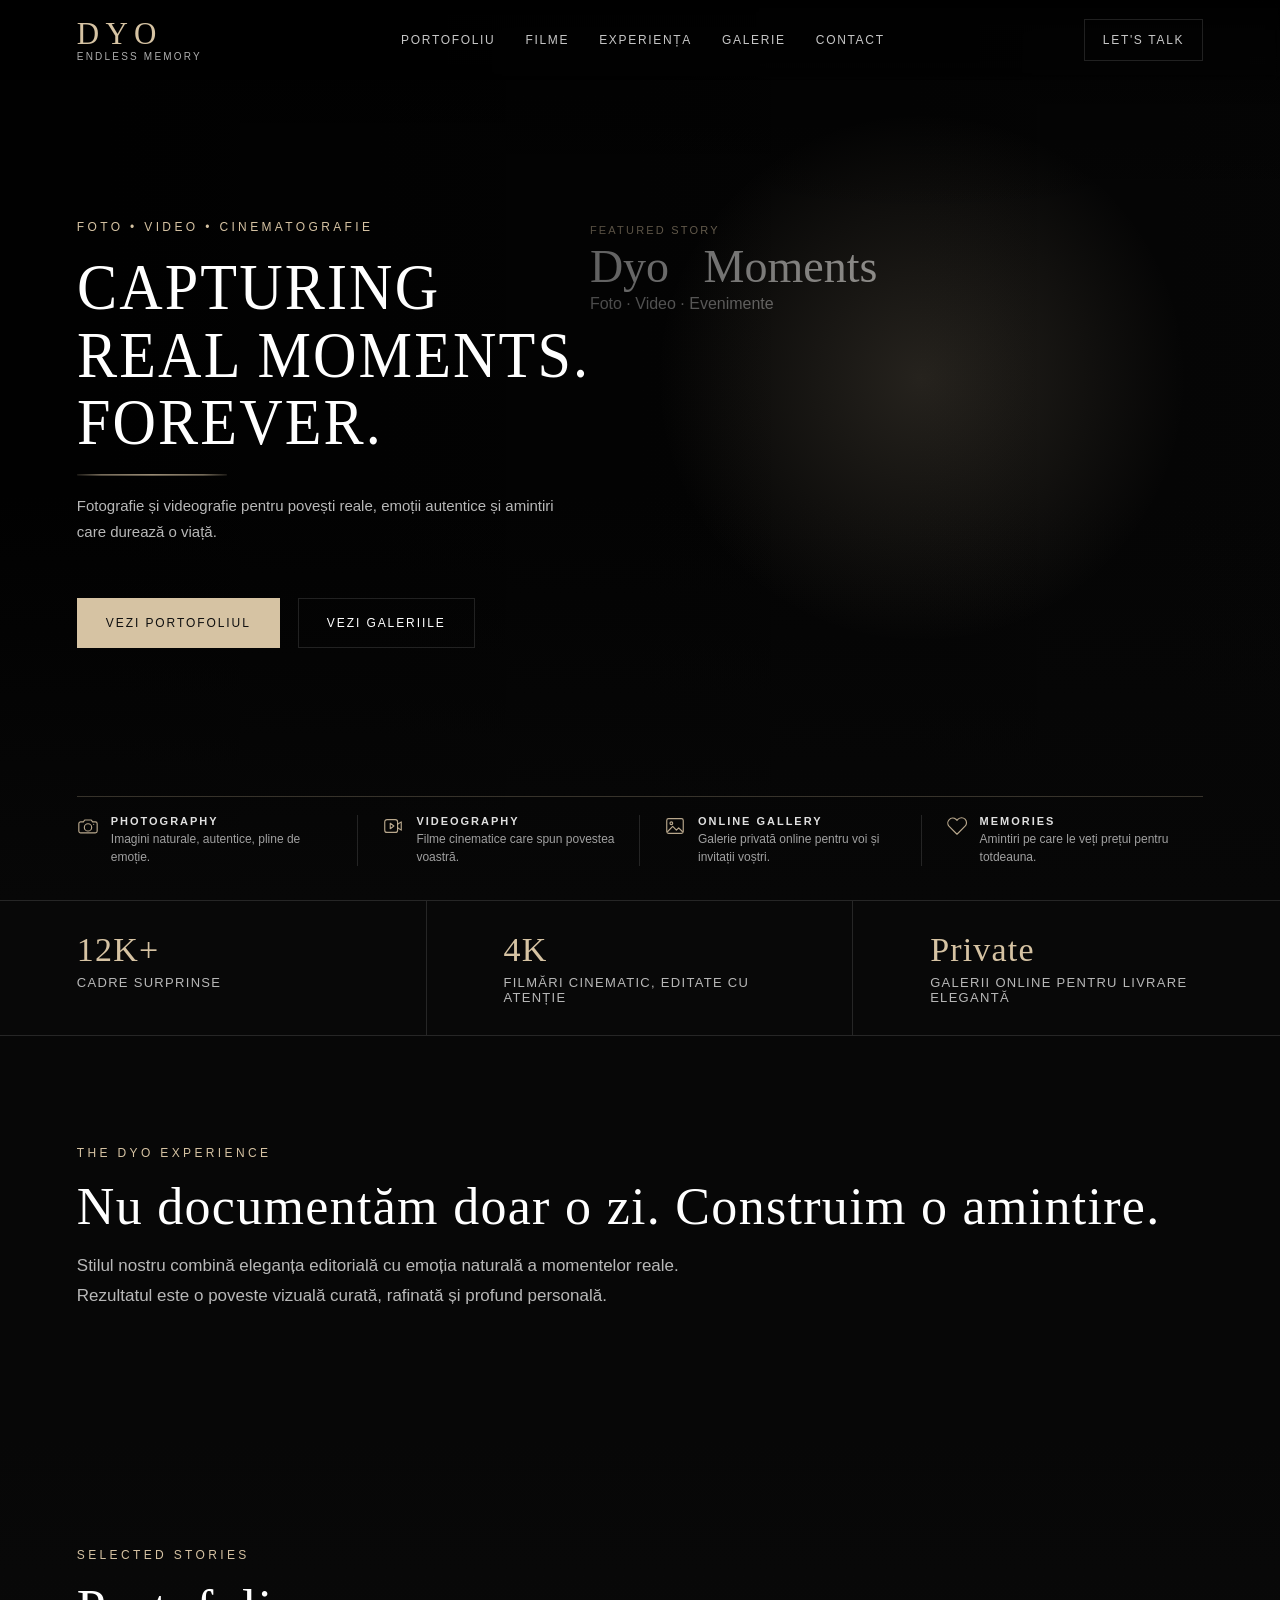
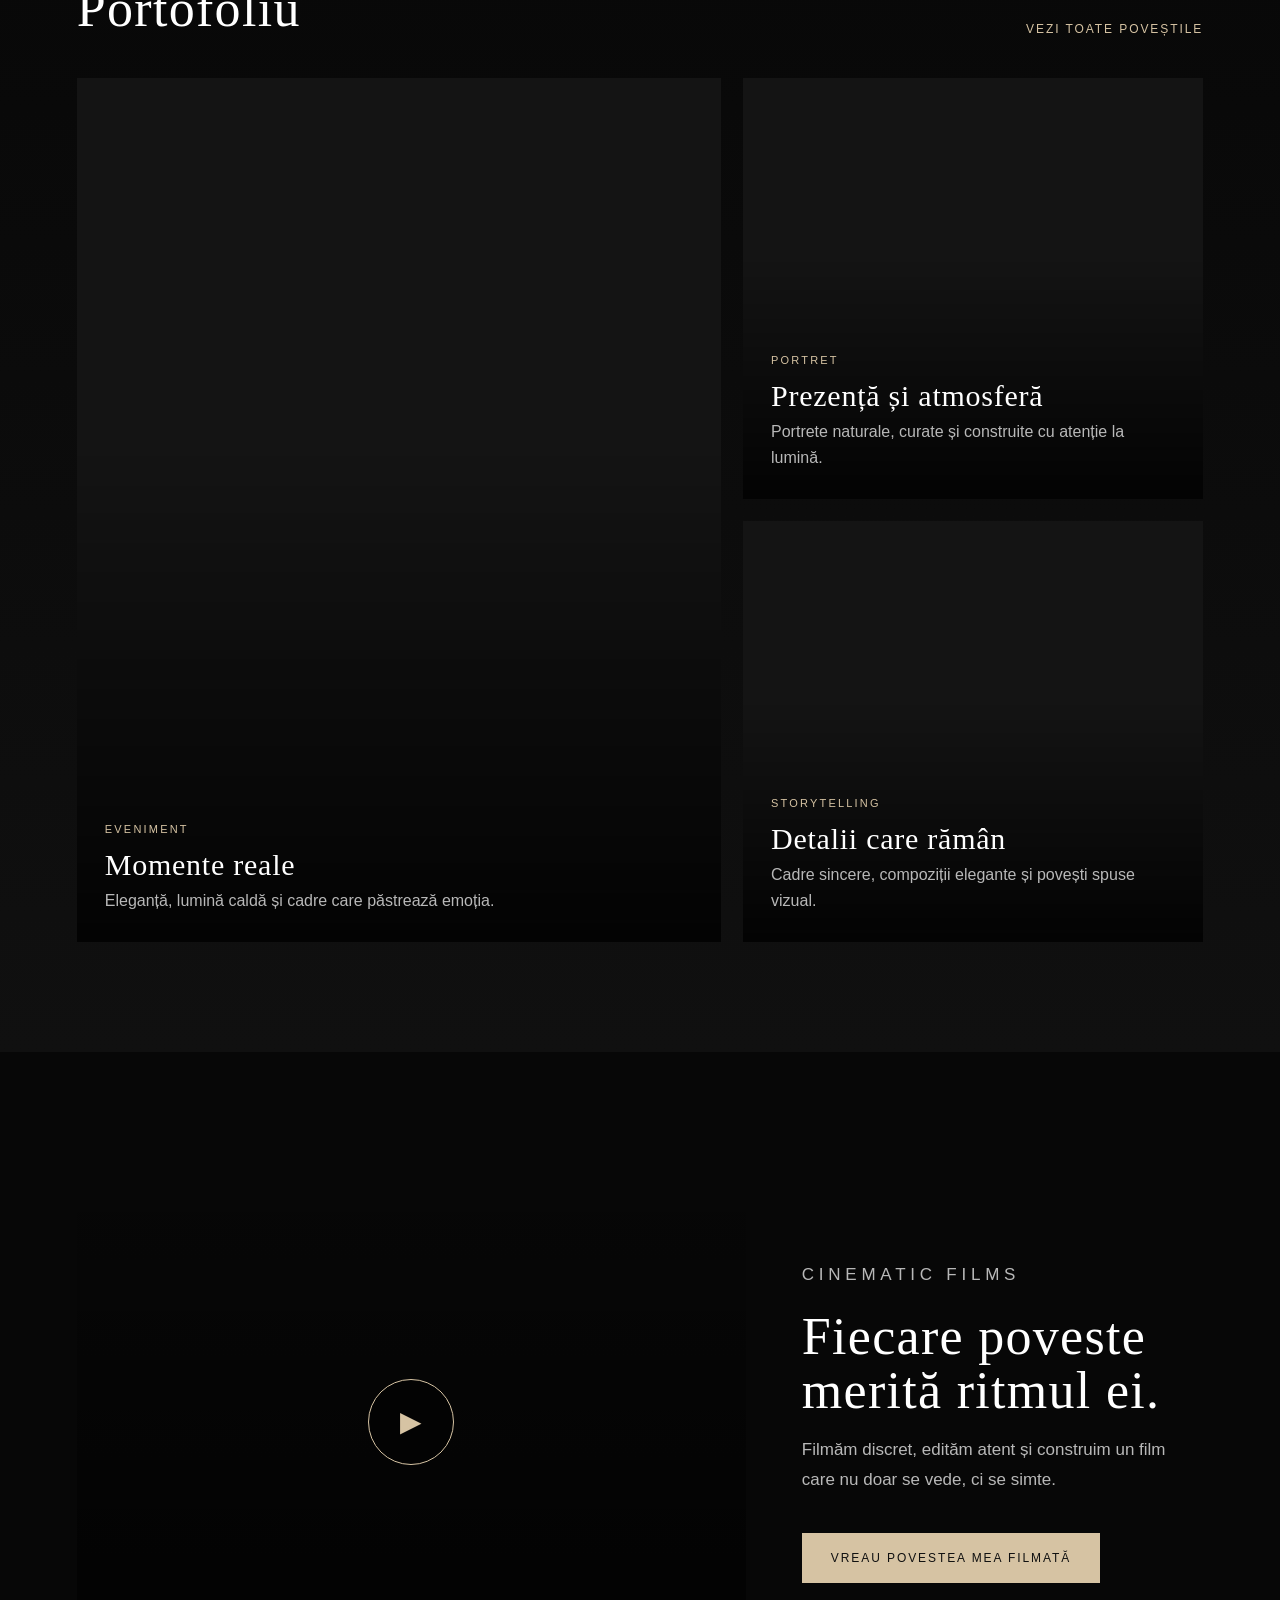
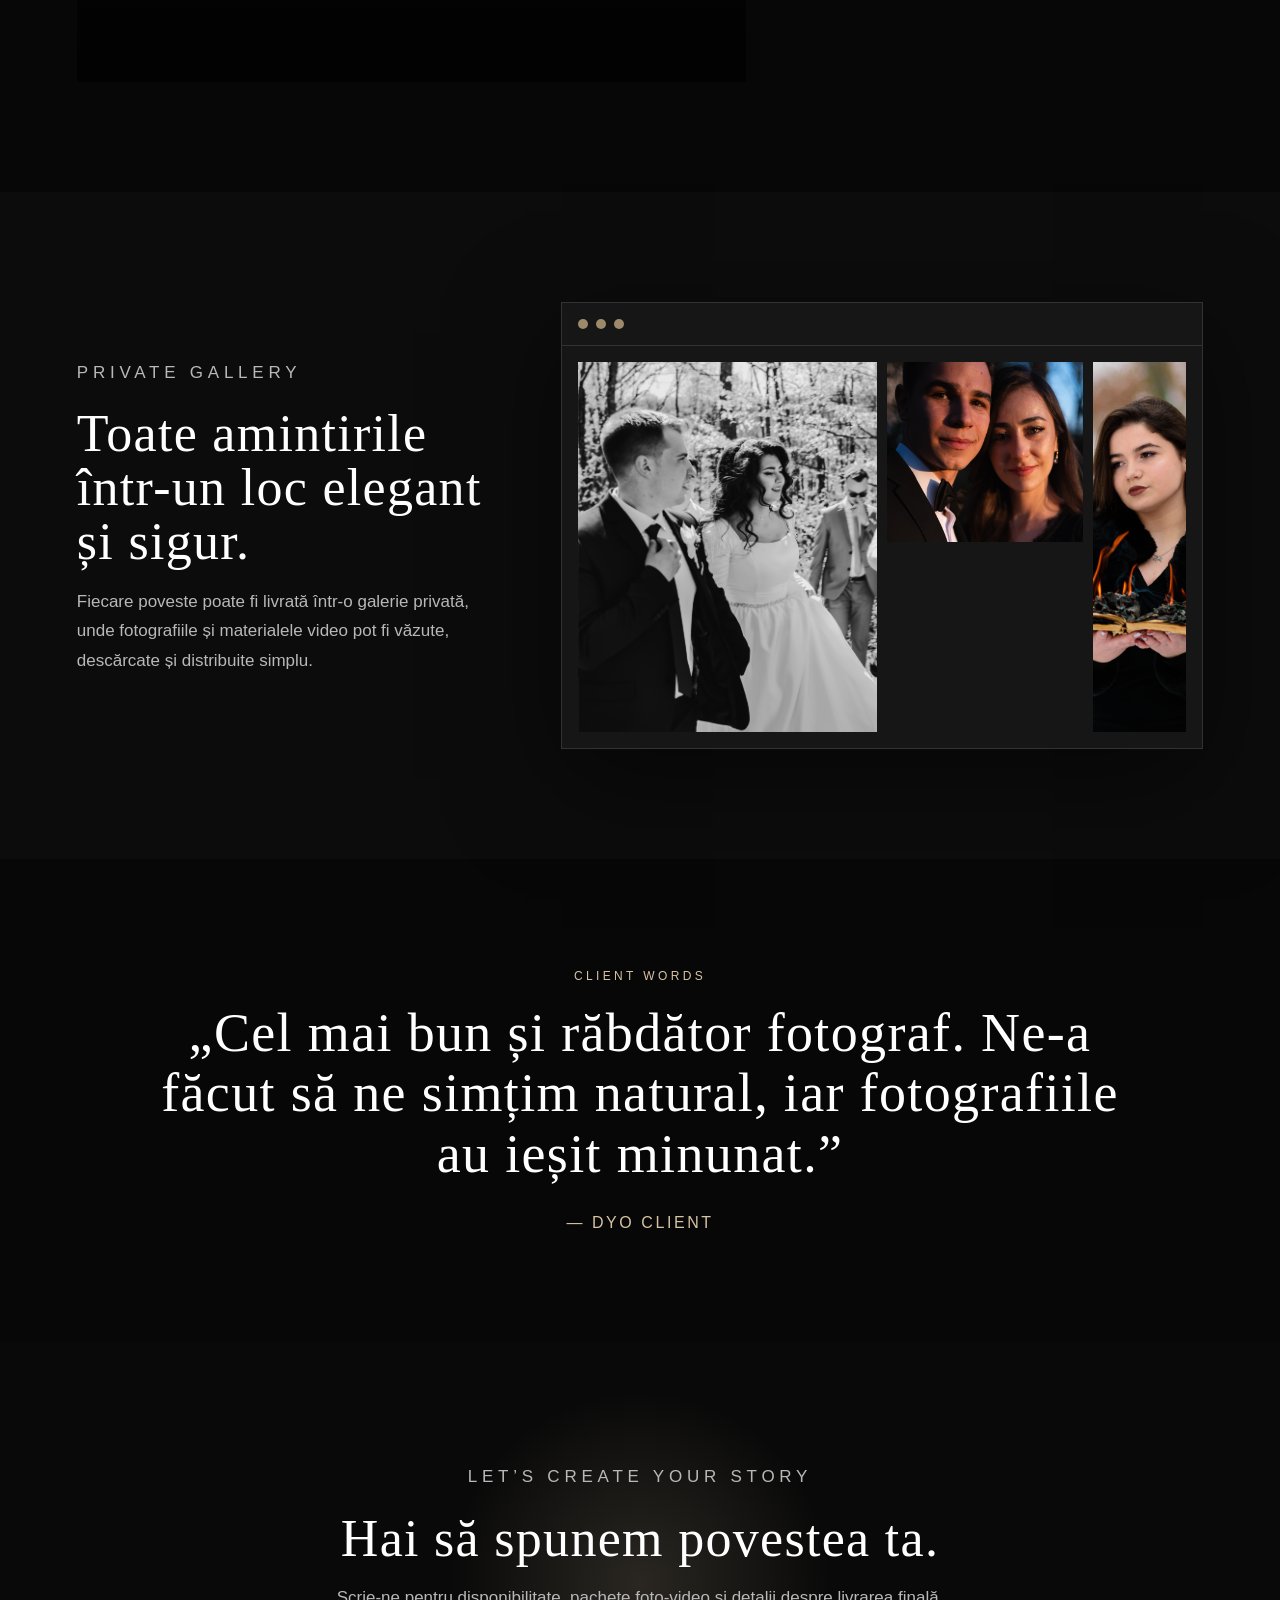
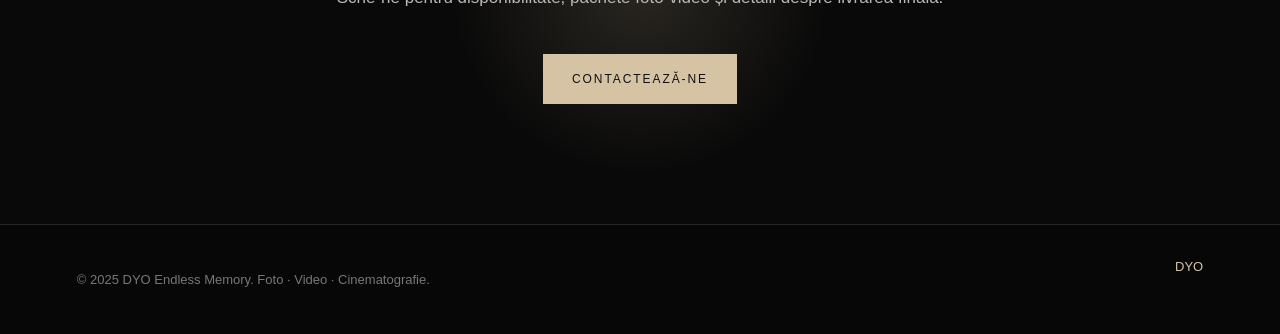
==== commit f7025a55: "Update index.html" ====
--- a/index.html
+++ b/index.html
@@ -131,7 +131,7 @@
 
       <div class="hero-card">
         <span>Featured story</span>
-        <strong>Dyo       Moments</strong>
+        <strong>Dyo&nbsp;&nbsp;&nbsp;Moments</strong>
         <p>Foto · Video · Evenimente</p>
       </div>
       
--- a/assets/css/style.css
+++ b/assets/css/style.css
@@ -343,18 +343,15 @@
   margin-top: 52px;
 }
 
-.hero-card {
-  position: absolute;
-  right: var(--page-x);
-  bottom: 190px;
-  z-index: 3;
-
-  width: 280px;
-  padding: 20px 22px;
-
-  background: rgba(10, 10, 10, 0.22);
-  border: 1px solid rgba(255, 255, 255, 0.10);
-  backdrop-filter: blur(6px);
+.hero-card strong {
+  display: block;
+  margin-top: 8px;
+  font-family: "Ms Claudy", cursive;
+  font-size: 44px;
+  line-height: 0.78;
+  font-weight: 400;
+  letter-spacing: 0;
+  color: rgba(255, 255, 255, 0.94);
 }
 
 .hero-card span,
